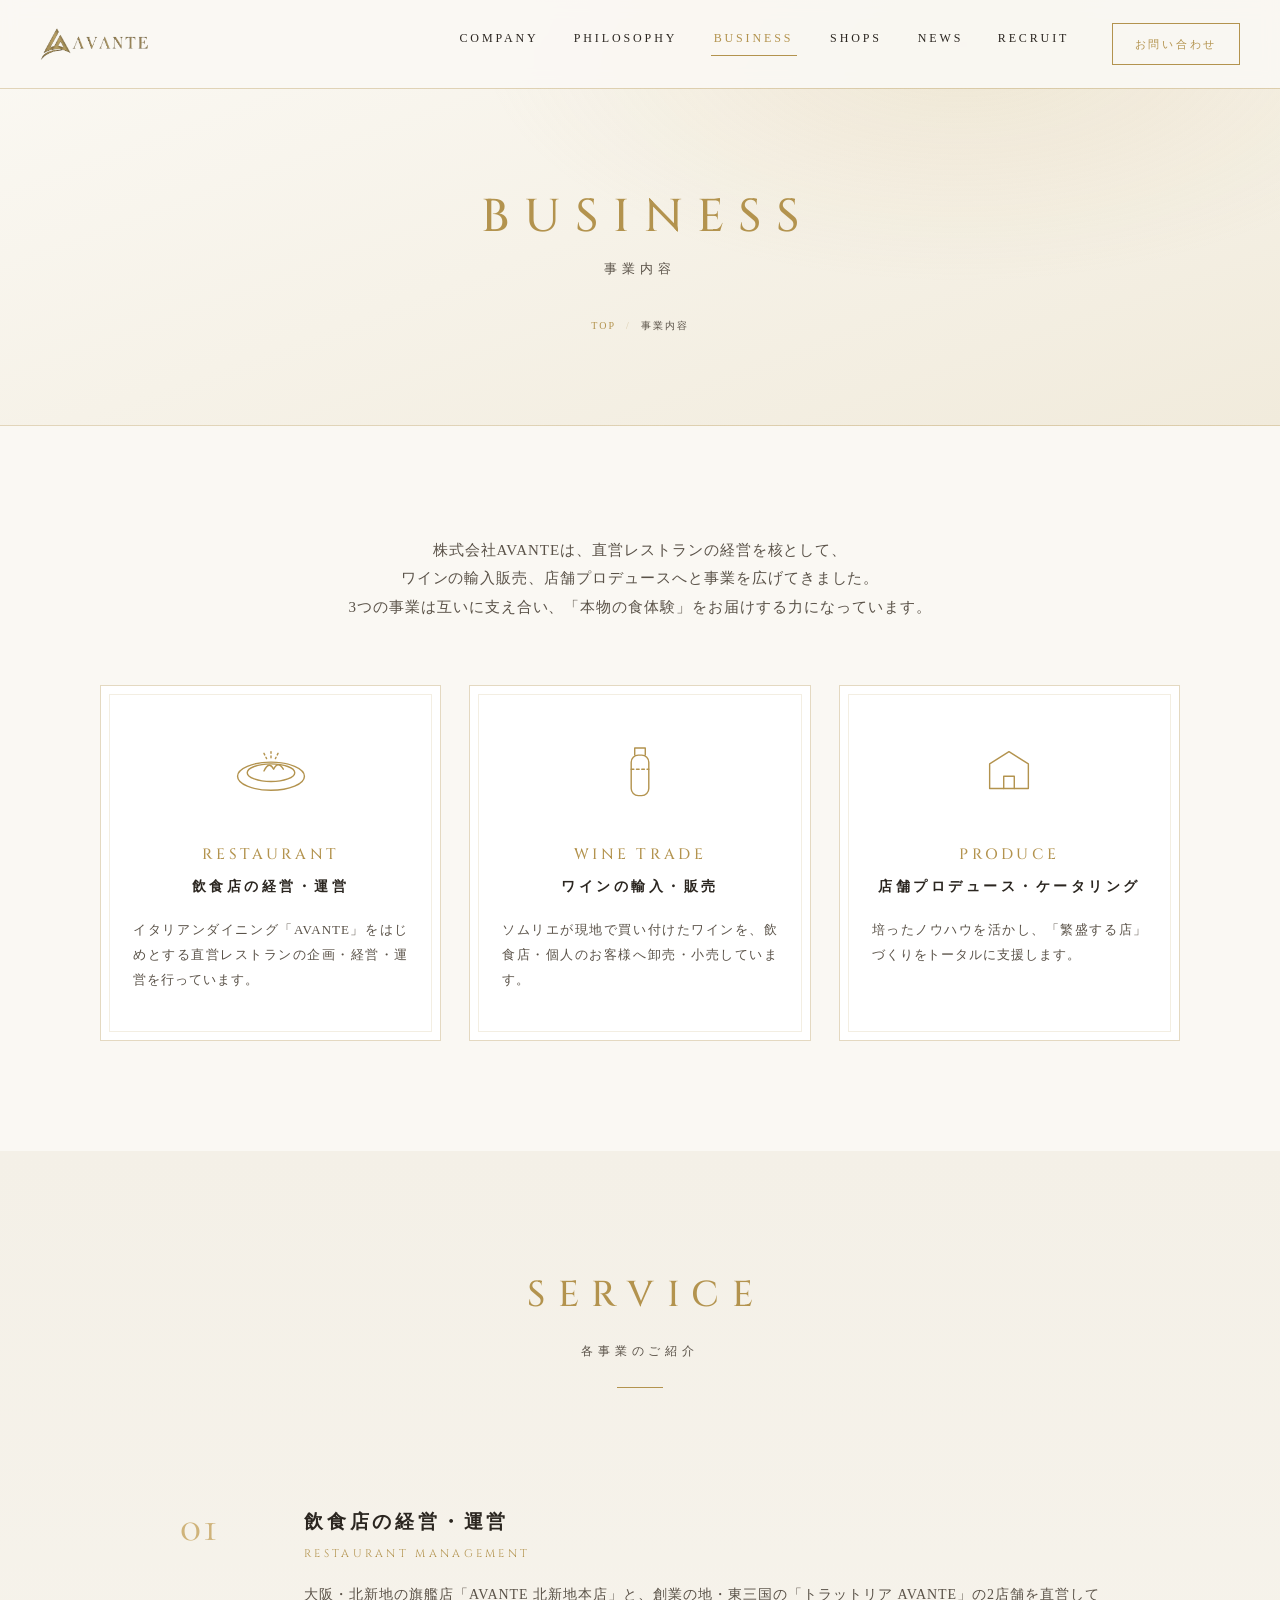
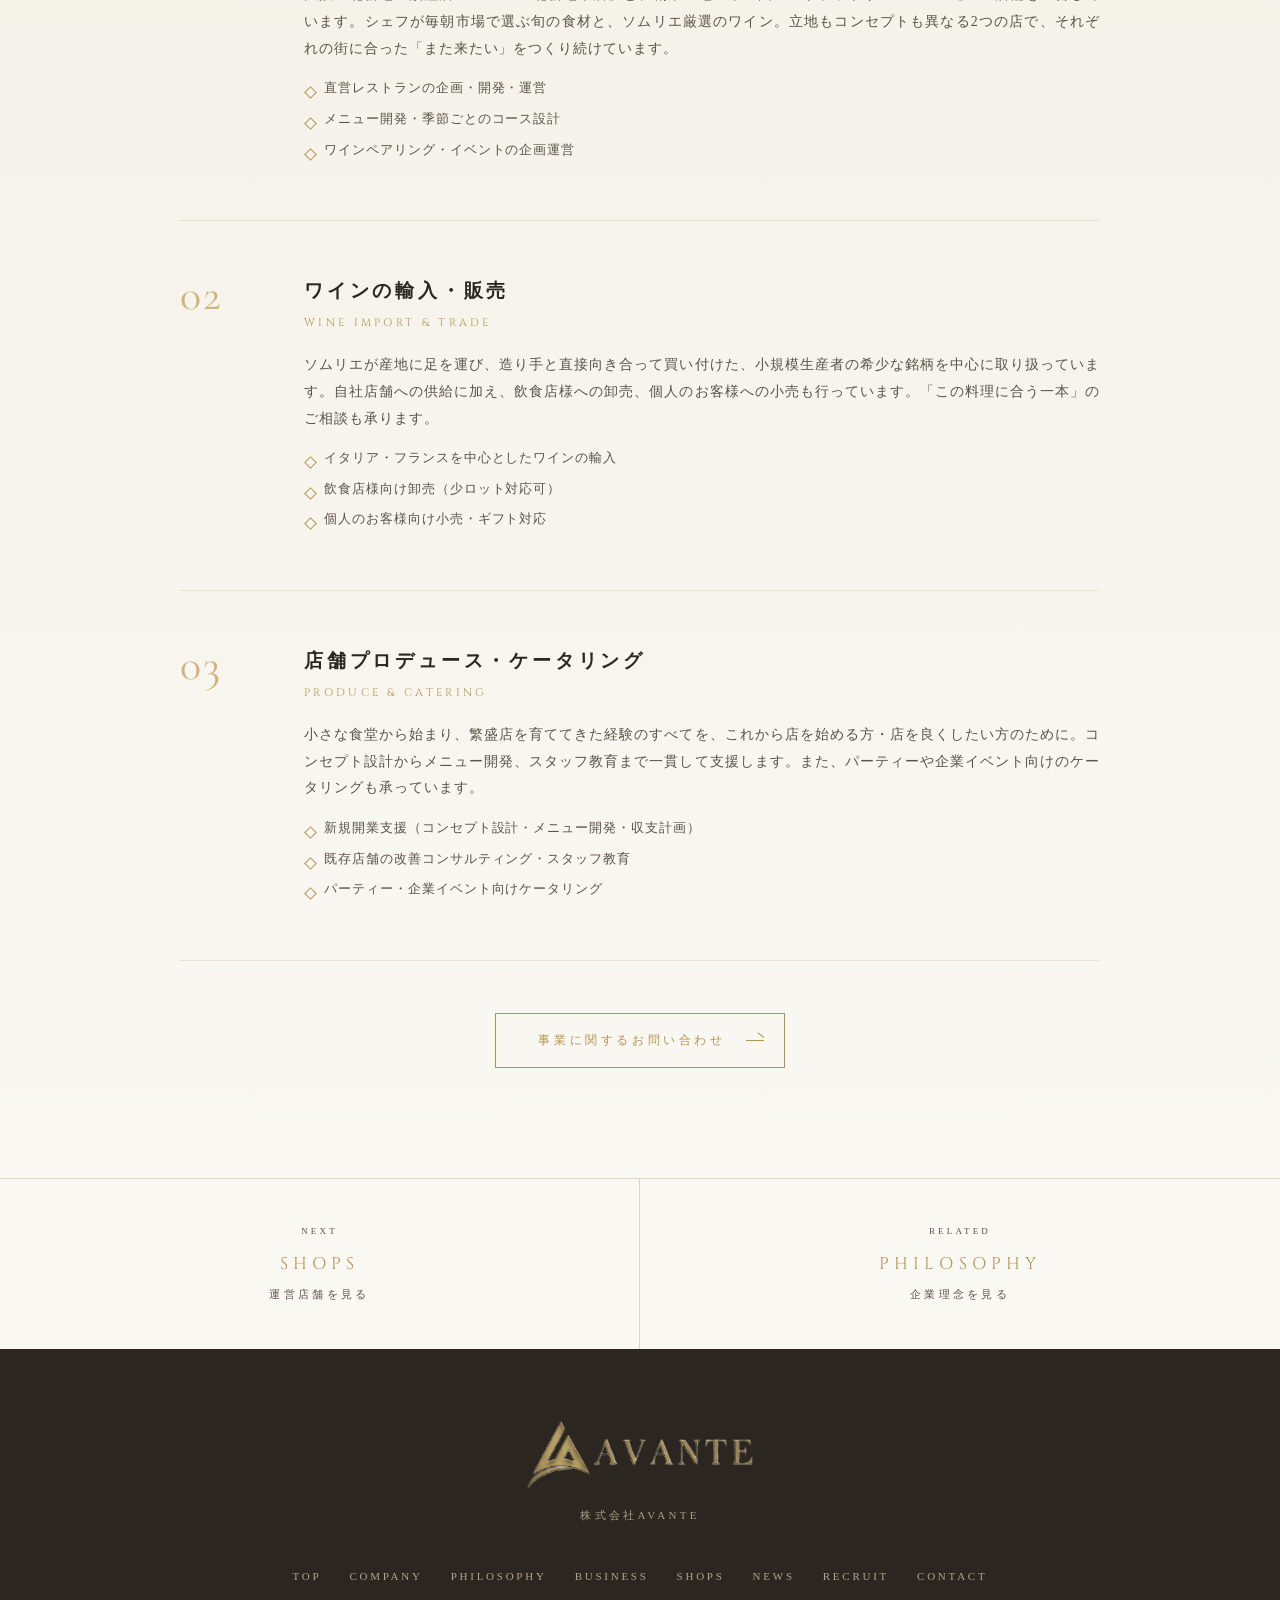
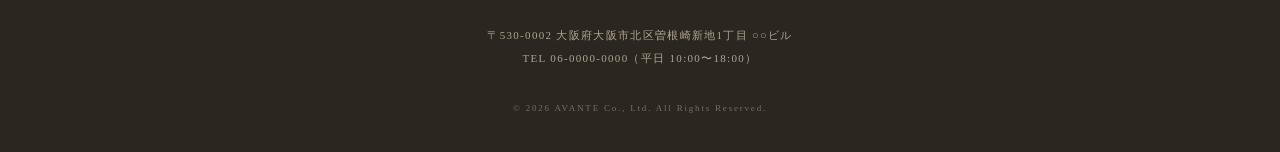
==== business.html @ b9feabb0 "Add files via upload" ====
<!DOCTYPE html>
<html lang="ja">
<head>
<meta charset="UTF-8">
<meta name="viewport" content="width=device-width, initial-scale=1.0">
<title>事業内容｜株式会社AVANTE</title>
<meta name="description" content="株式会社AVANTEの事業内容。飲食店の経営・運営、ワインの輸入・販売、店舗プロデュース・ケータリング事業をご紹介します。">
<link rel="preconnect" href="https://fonts.googleapis.com">
<link rel="preconnect" href="https://fonts.gstatic.com" crossorigin>
<link href="https://fonts.googleapis.com/css2?family=Cinzel:wght@400;500;600&family=Cormorant+Garamond:ital,wght@0,400;0,500;1,400&family=Jost:wght@300;400;500&family=Zen+Old+Mincho:wght@400;500;600&display=swap" rel="stylesheet">
<link rel="icon" type="image/png" href="img/logo-mark.png">
<link rel="stylesheet" href="css/style.css">
</head>
<body class="subpage" data-page="business.html">

<header class="site-header" id="header">
  <a href="index.html" class="brand" aria-label="株式会社AVANTE トップへ">
    <img src="img/logo.png" alt="AVANTE" class="brand-img">
  </a>
  <nav class="pc" aria-label="メインナビゲーション"><ul><li><a href="company.html">COMPANY</a></li><li><a href="philosophy.html">PHILOSOPHY</a></li><li><a href="business.html" aria-current="page">BUSINESS</a></li><li><a href="shops.html">SHOPS</a></li><li><a href="news.html">NEWS</a></li><li><a href="recruit.html">RECRUIT</a></li></ul></nav>
  <a href="contact.html" class="contact-btn">お問い合わせ</a>
  <button id="burger" aria-label="メニューを開く" aria-expanded="false"><span></span><span></span><span></span></button>
</header>

<div id="mobile-menu">
  <ul><li><a href="index.html">TOP<span class="jp">トップページ</span></a></li><li><a href="company.html">COMPANY<span class="jp">会社概要</span></a></li><li><a href="philosophy.html">PHILOSOPHY<span class="jp">企業理念</span></a></li><li><a href="business.html">BUSINESS<span class="jp">事業内容</span></a></li><li><a href="shops.html">SHOPS<span class="jp">運営店舗</span></a></li><li><a href="news.html">NEWS<span class="jp">新着情報</span></a></li><li><a href="recruit.html">RECRUIT<span class="jp">採用情報</span></a></li><li><a href="contact.html">CONTACT<span class="jp">お問い合わせ</span></a></li></ul>
</div>


<main>

<div class="page-head">
  <h1 class="p-en">BUSINESS</h1>
  <span class="p-jp">事業内容</span>
  <p class="breadcrumb"><a href="index.html">TOP</a><span class="sep">/</span>事業内容</p>
</div>

<!-- 事業概観 -->
<section>
  <div class="container">
    <p class="lead-center reveal" style="margin-bottom:64px">株式会社AVANTEは、直営レストランの経営を核として、<br>ワインの輸入販売、店舗プロデュースへと事業を広げてきました。<br>3つの事業は互いに支え合い、「本物の食体験」をお届けする力になっています。</p>
    <div class="biz-grid">
      <div class="biz-card reveal">
        <svg class="art" viewBox="0 0 100 80" aria-hidden="true">
          <ellipse cx="50" cy="48" rx="38" ry="16"/>
          <ellipse cx="50" cy="44" rx="27" ry="10"/>
          <path d="M42 42 q6 -12 11 -2 q5 -10 11 0"/>
          <path d="M50 20 v8" stroke-dasharray="2 3"/><path d="M42 22 l3 6" stroke-dasharray="2 3"/><path d="M58 22 l-3 6" stroke-dasharray="2 3"/>
        </svg>
        <h3>RESTAURANT</h3>
        <span class="jp-label">飲食店の経営・運営</span>
        <p>イタリアンダイニング「AVANTE」をはじめとする直営レストランの企画・経営・運営を行っています。</p>
      </div>
      <div class="biz-card reveal">
        <svg class="art" viewBox="0 0 100 80" aria-hidden="true">
          <rect x="40" y="24" width="20" height="46" rx="8"/><path d="M44 24 v-8 h12 v8"/>
          <path d="M40 40 h20" stroke-dasharray="3 3"/>
        </svg>
        <h3>WINE TRADE</h3>
        <span class="jp-label">ワインの輸入・販売</span>
        <p>ソムリエが現地で買い付けたワインを、飲食店・個人のお客様へ卸売・小売しています。</p>
      </div>
      <div class="biz-card reveal">
        <svg class="art" viewBox="0 0 100 80" aria-hidden="true">
          <path d="M28 62 V34 l22 -14 22 14 v28 Z"/>
          <path d="M44 62 v-14 h12 v14"/>
        </svg>
        <h3>PRODUCE</h3>
        <span class="jp-label">店舗プロデュース・ケータリング</span>
        <p>培ったノウハウを活かし、「繁盛する店」づくりをトータルに支援します。</p>
      </div>
    </div>
  </div>
</section>

<!-- 事業詳細 -->
<section style="background:linear-gradient(180deg,var(--paper),var(--ivory))">
  <div class="container">
    <div class="sec-head reveal">
      <h2 class="sec-en">SERVICE</h2>
      <span class="sec-jp">各事業のご紹介</span>
    </div>

    <div class="biz-detail reveal" id="restaurant">
      <div class="num">01</div>
      <div>
        <h3>飲食店の経営・運営</h3>
        <span class="en">RESTAURANT MANAGEMENT</span>
        <p>大阪・北新地の旗艦店「AVANTE 北新地本店」と、創業の地・東三国の「トラットリア AVANTE」の2店舗を直営しています。シェフが毎朝市場で選ぶ旬の食材と、ソムリエ厳選のワイン。立地もコンセプトも異なる2つの店で、それぞれの街に合った「また来たい」をつくり続けています。</p>
        <ul>
          <li>直営レストランの企画・開発・運営</li>
          <li>メニュー開発・季節ごとのコース設計</li>
          <li>ワインペアリング・イベントの企画運営</li>
        </ul>
      </div>
    </div>

    <div class="biz-detail reveal" id="wine">
      <div class="num">02</div>
      <div>
        <h3>ワインの輸入・販売</h3>
        <span class="en">WINE IMPORT &amp; TRADE</span>
        <p>ソムリエが産地に足を運び、造り手と直接向き合って買い付けた、小規模生産者の希少な銘柄を中心に取り扱っています。自社店舗への供給に加え、飲食店様への卸売、個人のお客様への小売も行っています。「この料理に合う一本」のご相談も承ります。</p>
        <ul>
          <li>イタリア・フランスを中心としたワインの輸入</li>
          <li>飲食店様向け卸売（少ロット対応可）</li>
          <li>個人のお客様向け小売・ギフト対応</li>
        </ul>
      </div>
    </div>

    <div class="biz-detail reveal" id="produce">
      <div class="num">03</div>
      <div>
        <h3>店舗プロデュース・ケータリング</h3>
        <span class="en">PRODUCE &amp; CATERING</span>
        <p>小さな食堂から始まり、繁盛店を育ててきた経験のすべてを、これから店を始める方・店を良くしたい方のために。コンセプト設計からメニュー開発、スタッフ教育まで一貫して支援します。また、パーティーや企業イベント向けのケータリングも承っています。</p>
        <ul>
          <li>新規開業支援（コンセプト設計・メニュー開発・収支計画）</li>
          <li>既存店舗の改善コンサルティング・スタッフ教育</li>
          <li>パーティー・企業イベント向けケータリング</li>
        </ul>
      </div>
    </div>

    <div class="btn-center reveal">
      <a href="contact.html" class="btn-line">事業に関するお問い合わせ</a>
    </div>
  </div>
</section>

<!-- 次ページ誘導 -->
<nav class="next-nav" aria-label="関連ページ">
  <a href="shops.html">
    <span class="dir">NEXT</span>
    <span class="en">SHOPS</span>
    <span class="jp">運営店舗を見る</span>
  </a>
  <a href="philosophy.html">
    <span class="dir">RELATED</span>
    <span class="en">PHILOSOPHY</span>
    <span class="jp">企業理念を見る</span>
  </a>
</nav>

</main>

<footer class="site-footer">
  <img src="img/logo.png" alt="AVANTE" class="f-logo">
  <p class="f-sub">株式会社AVANTE</p>
  <nav aria-label="フッターナビゲーション"><ul><li><a href="index.html">TOP</a></li><li><a href="company.html">COMPANY</a></li><li><a href="philosophy.html">PHILOSOPHY</a></li><li><a href="business.html">BUSINESS</a></li><li><a href="shops.html">SHOPS</a></li><li><a href="news.html">NEWS</a></li><li><a href="recruit.html">RECRUIT</a></li><li><a href="contact.html">CONTACT</a></li></ul></nav>
  <p class="addr">〒530-0002 大阪府大阪市北区曽根崎新地1丁目 ○○ビル<br>TEL 06-0000-0000（平日 10:00〜18:00）</p>
  <p class="copy">&copy; 2026 AVANTE Co., Ltd. All Rights Reserved.</p>
</footer>


<script src="js/common.js"></script>
</body>
</html>
---- css/style.css ----
@charset "UTF-8";
/* =========================================================
   株式会社AVANTE コーポレートサイト 共通スタイル
========================================================= */
:root{
  --gold:#b3934e;
  --gold-light:#cfb37a;
  --gold-pale:#e8dcc0;
  --ivory:#faf8f3;
  --paper:#f4f0e7;
  --ink:#2b2620;
  --ink-soft:#5a5248;
  --wine:#5f2732;
  --line:rgba(179,147,78,.35);
  --serif-en:'Cinzel',serif;
  --serif-en2:'Cormorant Garamond',serif;
}
*{margin:0;padding:0;box-sizing:border-box}
html{scroll-behavior:smooth}
body{
  font-family:var(--serif-jp);
  color:var(--ink);
  background:var(--ivory);
  line-height:1.9;
  letter-spacing:.06em;
  overflow-x:hidden;
}
img{max-width:100%;display:block}
a{color:inherit;text-decoration:none}
ul{list-style:none}

/* ---------- Loading（トップのみ） ---------- */
#loader{
  position:fixed;inset:0;z-index:1000;
  background:var(--ivory);
  display:flex;align-items:center;justify-content:center;flex-direction:column;gap:24px;
  transition:opacity .9s ease,visibility .9s;
}
#loader.hide{opacity:0;visibility:hidden}
#loader .logo-img{
  width:min(300px,64vw);height:auto;
  opacity:0;transform:scale(.96);
  animation:logofade 1.8s ease .1s forwards;
}
@keyframes logofade{
  0%{opacity:0;transform:scale(.96)}
  60%{opacity:1}
  100%{opacity:1;transform:scale(1)}
}

/* ---------- Loading（ページ内遷移用の短縮版） ---------- */
#loader.nav-transition{transition:opacity .25s ease,visibility .25s}
#loader.nav-transition .logo-img{animation:logofade-short .5s ease forwards}
@keyframes logofade-short{
  0%{opacity:0;transform:scale(.98)}
  100%{opacity:1;transform:scale(1)}
}
@keyframes fadeup{from{opacity:0;transform:translateY(8px)}to{opacity:1;transform:none}}

/* ---------- Header ---------- */
header.site-header{
  position:fixed;top:0;left:0;right:0;z-index:500;
  display:flex;align-items:center;justify-content:space-between;
  padding:0 40px;height:88px;
  transition:background .4s,box-shadow .4s;
}
header.site-header.scrolled,
body.subpage header.site-header{
  background:rgba(250,248,243,.92);
  backdrop-filter:blur(8px);
  box-shadow:0 1px 0 var(--line);
}
.brand{display:flex;align-items:center}
.brand-img{height:34px;width:auto}
nav.pc{margin-left:auto;margin-right:40px}
nav.pc ul{display:flex;gap:30px}
nav.pc a{
  font-family:var(--sans);font-size:12px;letter-spacing:.24em;font-weight:400;
  color:var(--ink);position:relative;padding:6px 0;
  outline:none;
  display:inline-block;text-align:center;overflow:hidden;
}
/* Webフォント（Jost）読み込み前後で文字幅が変化しても表示サイズを完全固定する。
   min-widthだと計測誤差（サブピクセル）で指定値をわずかに超えて幅がぶれるため、
   width固定＋overflow:hiddenではみ出た分を切り、幅そのものを揺らがせない */
nav.pc li:nth-child(1) a{width:83px}
nav.pc li:nth-child(2) a{width:110px}
nav.pc li:nth-child(3) a{width:86px}
nav.pc li:nth-child(4) a{width:59px}
nav.pc li:nth-child(5) a{width:50px}
nav.pc li:nth-child(6) a{width:76px}
nav.pc a::after{
  content:"";position:absolute;left:0;bottom:0;height:1px;width:0;
  background:var(--gold);transition:width .35s ease;
}
nav.pc a:hover::after,
nav.pc a[aria-current="page"]::after{width:100%}
nav.pc a[aria-current="page"]{color:var(--gold)}
/* ページ遷移直後のcurrent切り替え時は下線アニメを無効化し、瞬時に切り替える */
nav.pc.no-anim a::after{transition:none}
.contact-btn{
  font-family:var(--sans);font-size:11px;letter-spacing:.25em;
  border:1px solid var(--gold);color:var(--gold);
  padding:10px 22px;transition:.35s;
}
.contact-btn:hover{background:var(--gold);color:#fff}

/* Hamburger */
#burger{display:none;background:none;border:none;cursor:pointer;z-index:600;width:44px;height:44px;position:relative}
#burger span{
  position:absolute;left:10px;width:24px;height:1.5px;background:var(--gold);
  transition:.4s;
}
#burger span:nth-child(1){top:16px}
#burger span:nth-child(2){top:22px}
#burger span:nth-child(3){top:28px}
#burger.open span:nth-child(1){top:22px;transform:rotate(45deg)}
#burger.open span:nth-child(2){opacity:0}
#burger.open span:nth-child(3){top:22px;transform:rotate(-45deg)}
#mobile-menu{
  position:fixed;inset:0;z-index:550;background:rgba(43,38,32,.97);
  display:flex;align-items:center;justify-content:center;
  opacity:0;visibility:hidden;transition:.5s;
}
#mobile-menu.open{opacity:1;visibility:visible}
#mobile-menu ul{text-align:center}
#mobile-menu a{
  display:block;padding:14px;color:var(--gold-pale);
  font-family:var(--sans);letter-spacing:.35em;font-size:14px;
}
#mobile-menu .jp{display:block;font-family:var(--serif-jp);font-size:10px;letter-spacing:.3em;color:rgba(232,220,192,.6);margin-top:2px}

/* ---------- 下層ページ共通ヘッダー ---------- */
.page-head{
  position:relative;
  padding:190px 24px 90px;text-align:center;
  background:
    radial-gradient(ellipse 800px 400px at 75% 10%,rgba(207,179,122,.18),transparent 60%),
    linear-gradient(160deg,#fbf9f4 0%,#f1ebdc 100%);
  border-bottom:1px solid var(--line);
}
.page-head .p-en{
  font-family:var(--serif-en);font-size:clamp(30px,5vw,46px);
  letter-spacing:.32em;text-indent:.32em;color:var(--gold);font-weight:500;line-height:1.2;
}
.page-head .p-jp{
  display:block;margin-top:12px;font-size:13px;letter-spacing:.4em;color:var(--ink-soft);
}
.breadcrumb{
  margin-top:34px;font-family:var(--sans);font-size:10px;letter-spacing:.2em;color:var(--ink-soft);
}
.breadcrumb a{color:var(--gold);transition:opacity .3s}
.breadcrumb a:hover{opacity:.6}
.breadcrumb .sep{margin:0 10px;color:var(--line)}

/* ---------- 共通セクション ---------- */
section{padding:110px 24px}
.container{max-width:1080px;margin:0 auto}
.container-s{max-width:780px;margin:0 auto}
.sec-head{text-align:center;margin-bottom:64px}
.sec-en{
  font-family:var(--serif-en);font-size:clamp(24px,4vw,36px);
  letter-spacing:.35em;text-indent:.35em;color:var(--gold);font-weight:500;
}
.sec-jp{display:block;margin-top:10px;font-size:12px;letter-spacing:.4em;color:var(--ink-soft)}
.sec-head::after{
  content:"";display:block;width:46px;height:1px;background:var(--gold);
  margin:24px auto 0;
}
.reveal{opacity:0;transform:translateY(30px);transition:opacity 1s ease,transform 1s ease}
.reveal.show{opacity:1;transform:none}
.lead-center{text-align:center;font-size:15px;color:var(--ink-soft);max-width:640px;margin:0 auto}

/* ボタン */
.btn-line{
  display:inline-block;position:relative;
  font-family:var(--sans);font-size:12px;letter-spacing:.3em;color:var(--gold);
  border:1px solid var(--gold);padding:15px 58px 15px 42px;transition:.35s;
}
.btn-line::after{
  content:"";position:absolute;right:20px;top:50%;width:18px;height:1px;background:var(--gold);
  transition:.35s;
}
.btn-line::before{
  content:"";position:absolute;right:20px;top:calc(50% - 3px);width:8px;height:1px;background:var(--gold);
  transform:rotate(38deg);transform-origin:right;transition:.35s;
}
.btn-line:hover{background:var(--gold);color:#fff}
.btn-line:hover::after,.btn-line:hover::before{background:#fff}
.btn-center{text-align:center;margin-top:52px}

/* ---------- Hero（トップ） ---------- */
.hero{
  position:relative;min-height:100vh;
  display:flex;align-items:center;justify-content:center;
  background:
    radial-gradient(ellipse 900px 500px at 70% 20%,rgba(207,179,122,.16),transparent 60%),
    radial-gradient(ellipse 700px 600px at 15% 85%,rgba(95,39,50,.08),transparent 65%),
    linear-gradient(160deg,#fbf9f4 0%,#f3eee1 55%,#ece4cf 100%);
  overflow:hidden;padding:0;
}
.hero::before{
  content:"";position:absolute;inset:0;opacity:.5;pointer-events:none;
  background-image:repeating-linear-gradient(115deg,rgba(179,147,78,.03) 0 1px,transparent 1px 90px);
}
.hero-inner{position:relative;text-align:center;padding:120px 24px 80px;z-index:2}
.hero-logo{margin:0 auto;line-height:0}
.hero-logo img{
  width:min(560px,82vw);height:auto;margin:0 auto;
  opacity:0;transform:translateY(14px) scale(.97);
  transition:opacity 1.4s ease .5s,transform 1.4s ease .5s;
  filter:drop-shadow(0 6px 22px rgba(179,147,78,.25));
}
body.loaded .hero-logo img{opacity:1;transform:none}
.hero-sub{
  font-family:var(--sans);font-weight:300;
  font-size:clamp(10px,1.4vw,13px);letter-spacing:.7em;text-indent:.7em;
  color:var(--ink-soft);margin-top:14px;
  opacity:0;transform:translateY(10px);transition:1.2s ease 1.3s;
}
.hero-copy{
  margin-top:48px;
  font-size:clamp(18px,2.6vw,26px);letter-spacing:.24em;line-height:2.3;
  color:var(--ink);opacity:0;transform:translateY(10px);transition:1.2s ease 1.7s;
}
.hero-copy small{
  display:block;margin-top:18px;font-size:clamp(12px,1.4vw,14px);
  letter-spacing:.18em;color:var(--ink-soft);
}
body.loaded .hero-sub,body.loaded .hero-copy{opacity:1;transform:none}
.hero-vertical{
  position:absolute;right:6vw;top:50%;transform:translateY(-50%);
  writing-mode:vertical-rl;font-size:13px;letter-spacing:.5em;color:var(--ink-soft);
  border-right:1px solid var(--line);padding-right:16px;
  opacity:0;transition:1.4s ease 2s;z-index:2;
}
body.loaded .hero-vertical{opacity:1}
.scroll-cue{
  position:absolute;bottom:0;left:50%;transform:translateX(-50%);
  font-family:var(--sans);font-size:9px;letter-spacing:.4em;color:var(--gold);
  padding-bottom:70px;z-index:2;
}
.scroll-cue::after{
  content:"";position:absolute;bottom:0;left:50%;width:1px;height:56px;
  background:linear-gradient(var(--gold),transparent);
  animation:cue 2.2s ease-in-out infinite;transform-origin:top;
}
@keyframes cue{0%{transform:scaleY(0)}45%{transform:scaleY(1)}100%{transform:scaleY(1);opacity:0}}

/* ---------- トップ：ダイジェスト ---------- */
.digest-about{background:var(--ivory)}
.digest-about .phrase{
  text-align:center;font-size:clamp(20px,3vw,28px);letter-spacing:.3em;margin-bottom:34px;
}
.digest-cards{display:grid;grid-template-columns:repeat(3,1fr);gap:26px}
.d-card{
  position:relative;background:#fff;border:1px solid var(--line);
  padding:46px 30px 40px;text-align:center;display:block;
  transition:box-shadow .4s,transform .4s;
}
.d-card::before{content:"";position:absolute;inset:8px;border:1px solid rgba(179,147,78,.16);pointer-events:none}
.d-card:hover{box-shadow:0 18px 44px rgba(43,38,32,.09);transform:translateY(-4px)}
.d-card .art{width:78px;margin:0 auto 22px}
.d-card .art *{stroke:var(--gold);fill:none;stroke-width:1.6;stroke-linecap:round;stroke-linejoin:round}
.d-card h3{font-family:var(--serif-en);font-size:15px;letter-spacing:.22em;color:var(--gold);font-weight:500}
.d-card .jp-label{display:block;font-size:13px;letter-spacing:.25em;font-weight:600;margin:4px 0 14px}
.d-card p{font-size:12.5px;color:var(--ink-soft);text-align:justify}
.d-card .more{
  display:inline-block;margin-top:20px;font-family:var(--sans);font-size:10px;
  letter-spacing:.3em;color:var(--gold);border-bottom:1px solid var(--gold);padding-bottom:3px;
}
.digest-biz{background:linear-gradient(180deg,var(--paper),var(--ivory))}

/* トップ：店舗バナー */
.digest-shops{background:var(--ivory)}
.shop-banners{display:grid;grid-template-columns:1fr 1fr;gap:26px}
.shop-banner{
  position:relative;min-height:280px;overflow:hidden;
  display:flex;align-items:center;justify-content:center;flex-direction:column;gap:14px;
  text-align:center;
}
.shop-banner .s-mark{width:74px;height:auto;transition:transform .6s ease}
.shop-banner:hover .s-mark{transform:scale(1.1)}
.shop-banner .s-name{font-family:var(--serif-en);letter-spacing:.3em;font-size:18px}
.shop-banner .s-tag{font-family:var(--sans);font-size:9px;letter-spacing:.45em}
.shop-banner .s-area{font-size:11px;letter-spacing:.3em;margin-top:6px;padding-top:12px;border-top:1px solid rgba(255,255,255,.25)}
.sv-dark{background:linear-gradient(150deg,#332d25,#241f19)}
.sv-dark .s-name{color:var(--gold-light)}
.sv-dark .s-tag,.sv-dark .s-area{color:rgba(207,179,122,.75)}
.sv-gold{background:linear-gradient(150deg,#c1a15e,#a98c47)}
.sv-gold .s-mark{filter:brightness(0) invert(1);opacity:.95}
.sv-gold .s-name{color:#fdfaf2}
.sv-gold .s-tag,.sv-gold .s-area{color:rgba(253,250,242,.85)}

/* トップ：NEWSダイジェスト */
.digest-news{background:var(--paper)}

/* トップ：リクルート/コンタクト バナー */
.cta-band{
  display:grid;grid-template-columns:1fr 1fr;
}
.cta-band a{
  position:relative;padding:86px 30px;text-align:center;overflow:hidden;
  transition:.4s;
}
.cta-band .en{font-family:var(--serif-en);letter-spacing:.35em;font-size:22px;font-weight:500;display:block}
.cta-band .jp{display:block;font-size:12px;letter-spacing:.35em;margin-top:10px}
.cta-recruit{background:var(--ink)}
.cta-recruit .en{color:var(--gold-light)}
.cta-recruit .jp{color:rgba(232,220,192,.7)}
.cta-recruit:hover{background:#3a332a}
.cta-contact{background:var(--gold)}
.cta-contact .en{color:#fff}
.cta-contact .jp{color:rgba(255,255,255,.85)}
.cta-contact:hover{background:#a3833f}

/* ---------- Philosophy ---------- */
.phi-grid{
  display:grid;grid-template-columns:auto 1fr;gap:70px;align-items:center;max-width:920px;margin:0 auto;
}
.phi-vertical{
  writing-mode:vertical-rl;font-size:clamp(20px,2.6vw,26px);letter-spacing:.42em;
  line-height:2.6;color:var(--ink);height:360px;
  border-left:1px solid var(--line);padding-left:34px;
}
.phi-text p{margin-bottom:1.6em;font-size:15px;color:var(--ink-soft);text-align:justify}
.phi-text strong{color:var(--gold);font-weight:500}
.phi-values{display:grid;grid-template-columns:repeat(3,1fr);gap:24px;max-width:920px;margin:0 auto}
.value-card{
  border:1px solid var(--line);background:#fff;padding:36px 26px;text-align:center;
  transition:box-shadow .4s,transform .4s;
}
.value-card:hover{box-shadow:0 14px 34px rgba(43,38,32,.08);transform:translateY(-3px)}
.value-card .v-num{
  font-family:var(--serif-en2);font-size:13px;letter-spacing:.3em;color:var(--gold);
  display:block;margin-bottom:14px;
}
.value-card h3{font-size:17px;letter-spacing:.25em;font-weight:600;margin-bottom:12px}
.value-card p{font-size:13px;color:var(--ink-soft);text-align:justify}
.message-box{
  max-width:960px;margin:0 auto;background:#fff;border:1px solid var(--line);
  padding:60px 54px;position:relative;
  display:flex;gap:48px;align-items:flex-start;
}
.message-box::before{
  content:"“";position:absolute;top:6px;left:26px;
  font-family:var(--serif-en2);font-size:90px;color:rgba(179,147,78,.25);line-height:1;
}
.message-text{flex:1;min-width:0}
.message-box p{font-size:14.5px;color:var(--ink-soft);margin-bottom:1.5em;text-align:justify}
.message-box .sign{
  text-align:right;font-size:14px;letter-spacing:.2em;margin-top:34px;
}
.message-box .sign small{display:block;font-size:11px;color:var(--ink-soft);letter-spacing:.25em}
.message-photo{width:300px;flex-shrink:0}
.photo-placeholder{
  display:block;width:100%;aspect-ratio:200/260;border-radius:2px;
  overflow:hidden;border:1px solid var(--line);
}
.photo-placeholder svg{display:block;width:100%;height:100%}
.photo-placeholder img{display:block;width:100%;height:100%;object-fit:cover}

/* ---------- Business ---------- */
.biz-grid{display:grid;grid-template-columns:repeat(3,1fr);gap:28px}
.biz-card{
  background:#fff;border:1px solid var(--line);padding:48px 32px;text-align:center;position:relative;
  transition:box-shadow .4s,transform .4s;
}
.biz-card::before{content:"";position:absolute;inset:8px;border:1px solid rgba(179,147,78,.16);pointer-events:none}
.biz-card:hover{box-shadow:0 18px 44px rgba(43,38,32,.09);transform:translateY(-4px)}
.biz-card .art{width:88px;margin:0 auto 26px}
.biz-card .art *{stroke:var(--gold);fill:none;stroke-width:1.6;stroke-linecap:round;stroke-linejoin:round}
.biz-card h3{font-family:var(--serif-en);font-size:15px;letter-spacing:.22em;color:var(--gold);margin-bottom:4px;font-weight:500}
.biz-card .jp-label{display:block;font-size:14px;letter-spacing:.25em;font-weight:600;margin-bottom:18px}
.biz-card p{font-size:13px;color:var(--ink-soft);text-align:justify}
.biz-detail{
  max-width:920px;margin:0 auto;display:grid;grid-template-columns:auto 1fr;gap:44px;
  padding:52px 0;border-bottom:1px dotted var(--line);align-items:start;
}
.biz-detail:last-of-type{border-bottom:none}
.biz-detail .num{
  font-family:var(--serif-en2);font-size:44px;color:var(--gold-light);line-height:1;width:80px;
  letter-spacing:.05em;
}
.biz-detail h3{font-size:19px;letter-spacing:.2em;font-weight:600;margin-bottom:4px}
.biz-detail .en{font-family:var(--serif-en);font-size:11px;letter-spacing:.3em;color:var(--gold);display:block;margin-bottom:18px}
.biz-detail p{font-size:14px;color:var(--ink-soft);text-align:justify;margin-bottom:14px}
.biz-detail ul{margin-top:6px}
.biz-detail li{
  position:relative;font-size:13px;color:var(--ink-soft);padding-left:20px;margin-bottom:6px;
}
.biz-detail li::before{
  content:"";position:absolute;left:2px;top:12px;width:7px;height:7px;
  border:1px solid var(--gold);transform:rotate(45deg);
}

/* ---------- Shops ---------- */
.shop-card{
  display:grid;grid-template-columns:1fr 1fr;border:1px solid var(--line);background:#fff;
  margin-bottom:44px;overflow:hidden;
}
.shop-visual{
  position:relative;min-height:340px;
  display:flex;align-items:center;justify-content:center;flex-direction:column;gap:18px;
}
.shop-visual .s-mark{width:100px;height:auto}
.shop-visual .s-name{font-family:var(--serif-en);letter-spacing:.35em;font-size:20px}
.shop-visual .s-tag{font-family:var(--sans);font-size:9px;letter-spacing:.45em}
.shop-body{padding:48px 44px}
.shop-body .s-kind{
  font-family:var(--sans);font-size:10px;letter-spacing:.35em;color:var(--gold);
  display:inline-block;border:1px solid var(--gold);padding:4px 14px;margin-bottom:18px;
}
.shop-body h3{font-size:20px;letter-spacing:.16em;font-weight:600;margin-bottom:4px}
.shop-body .s-en{font-family:var(--serif-en2);font-size:14px;letter-spacing:.15em;color:var(--gold);margin-bottom:20px;font-style:italic}
.shop-body p{font-size:14px;color:var(--ink-soft);margin-bottom:22px;text-align:justify}
.shop-info{font-size:12.5px;border-top:1px dotted var(--line);padding-top:18px}
.shop-info div{display:flex;gap:14px;padding:4px 0}
.shop-info dt{color:var(--gold);letter-spacing:.2em;white-space:nowrap;width:74px;font-size:11.5px}
.shop-info dd{color:var(--ink-soft)}
.shop-links{margin-top:22px;display:flex;gap:22px;flex-wrap:wrap}
.shop-links a{
  font-family:var(--sans);font-size:11px;letter-spacing:.22em;color:var(--gold);
  border-bottom:1px solid var(--gold);padding-bottom:3px;transition:opacity .3s;
  display:inline-flex;align-items:center;gap:8px;
}
.shop-links a:hover{opacity:.55}
.shop-card.flip .shop-visual{order:2}
.shop-card.flip .shop-body{order:1}

/* ---------- News ---------- */
.news-list{max-width:760px;margin:0 auto}
.news-item{
  display:grid;grid-template-columns:110px 88px 1fr;gap:20px;align-items:baseline;
  padding:24px 8px;border-bottom:1px solid var(--line);transition:background .3s;
}
.news-item:hover{background:rgba(179,147,78,.05)}
.news-item time{font-family:var(--serif-en2);font-size:14px;color:var(--ink-soft);letter-spacing:.08em}
.news-item .tag{
  font-family:var(--sans);font-size:9px;letter-spacing:.2em;text-align:center;
  border:1px solid var(--gold);color:var(--gold);padding:3px 0;
}
.news-item p{font-size:14px}

/* ---------- Company ---------- */
.info-table{width:100%;border-collapse:collapse;font-size:14px}
.info-table th,.info-table td{
  padding:15px 8px;border-bottom:1px solid var(--line);vertical-align:top;text-align:left;font-weight:400;
}
.info-table th{
  width:130px;font-weight:500;color:var(--gold);letter-spacing:.2em;font-size:12px;white-space:nowrap;
}
.dark-sec{background:var(--ink);color:var(--gold-pale)}
.dark-sec .sec-en{color:var(--gold-light)}
.dark-sec .sec-jp{color:rgba(232,220,192,.6)}
.dark-sec .info-table th{color:var(--gold-light)}
.dark-sec .info-table td{color:rgba(232,220,192,.9)}
.dark-sec .info-table th,.dark-sec .info-table td{border-bottom-color:rgba(179,147,78,.25)}
.history{max-width:680px;margin:0 auto}
.history ol{list-style:none;border-left:1px solid rgba(179,147,78,.5);margin-left:8px}
.history li{position:relative;padding:0 0 34px 34px}
.history li::before{
  content:"";position:absolute;left:-5px;top:10px;width:9px;height:9px;
  background:var(--ivory);border:1px solid var(--gold);transform:rotate(45deg);
}
.dark-sec .history li::before{background:var(--ink);border-color:var(--gold-light)}
.history time{
  font-family:var(--serif-en2);font-size:15px;letter-spacing:.15em;color:var(--gold);
  display:block;margin-bottom:2px;
}
.dark-sec .history time{color:var(--gold-light)}
.history p{font-size:13.5px;color:var(--ink-soft)}
.dark-sec .history p{color:rgba(232,220,192,.85)}
.map-wrap{border:1px solid var(--line);padding:8px;background:#fff;max-width:920px;margin:0 auto}
.map-wrap iframe{width:100%;height:380px;border:0;display:block;filter:grayscale(.35) sepia(.12)}
.map-note{text-align:center;font-size:12px;color:var(--ink-soft);margin-top:16px;letter-spacing:.15em}

/* ---------- Recruit ---------- */
.recruit-grid{display:grid;grid-template-columns:1fr 1fr;gap:56px;align-items:start;max-width:960px;margin:0 auto}
.recruit-lead h3{font-size:clamp(20px,2.6vw,26px);letter-spacing:.22em;line-height:2;font-weight:600;margin-bottom:26px}
.recruit-lead h3 span{color:var(--gold)}
.recruit-lead p{font-size:14px;color:var(--ink-soft);margin-bottom:1.4em;text-align:justify}
.recruit-box{background:var(--paper);border:1px solid var(--line);padding:44px 38px}
.recruit-box h4{
  font-family:var(--serif-en);font-size:14px;letter-spacing:.3em;color:var(--gold);
  font-weight:500;margin-bottom:18px;text-align:center;
}
.recruit-box dl{font-size:13px}
.recruit-box dt{color:var(--gold);letter-spacing:.2em;margin-top:16px;font-size:12px}
.recruit-box dt:first-child{margin-top:0}
.recruit-box dd{margin-left:0;color:var(--ink-soft)}
.recruit-box .apply{
  display:block;text-align:center;margin-top:30px;padding:15px;
  font-family:var(--sans);font-size:12px;letter-spacing:.3em;
  background:var(--gold);color:#fff;border:1px solid var(--gold);transition:.35s;
}
.recruit-box .apply:hover{background:transparent;color:var(--gold)}
.faq{max-width:760px;margin:0 auto}
.faq-item{border-bottom:1px solid var(--line)}
.faq-item summary{
  cursor:pointer;list-style:none;padding:22px 40px 22px 8px;position:relative;
  font-size:14.5px;letter-spacing:.1em;transition:color .3s;
}
.faq-item summary::-webkit-details-marker{display:none}
.faq-item summary::before{content:"Q.";color:var(--gold);font-family:var(--serif-en2);margin-right:14px;font-size:16px}
.faq-item summary::after{
  content:"";position:absolute;right:14px;top:50%;width:9px;height:9px;
  border-right:1px solid var(--gold);border-bottom:1px solid var(--gold);
  transform:translateY(-70%) rotate(45deg);transition:transform .3s;
}
.faq-item[open] summary::after{transform:translateY(-30%) rotate(225deg)}
.faq-item summary:hover{color:var(--gold)}
.faq-item .a{padding:0 8px 26px 42px;font-size:13.5px;color:var(--ink-soft)}

/* ---------- Contact ---------- */
.contact-wrap{max-width:640px;margin:0 auto}
.contact-lead{font-size:14px;color:var(--ink-soft);margin-bottom:36px;text-align:center}
.form-group{margin-bottom:22px}
.form-group label{
  display:block;font-family:var(--sans);font-size:11px;letter-spacing:.25em;
  color:var(--gold);margin-bottom:8px;
}
.form-group label .req{color:var(--wine);margin-left:6px;font-size:10px}
.form-group input,.form-group select,.form-group textarea{
  width:100%;padding:13px 14px;font-family:var(--serif-jp);font-size:14px;
  border:1px solid var(--line);background:#fff;color:var(--ink);
  transition:border-color .3s;letter-spacing:.05em;
}
.form-group input:focus,.form-group select:focus,.form-group textarea:focus{
  outline:none;border-color:var(--gold);
}
.form-group textarea{min-height:140px;resize:vertical}
.submit-btn{
  display:block;width:100%;padding:16px;cursor:pointer;
  font-family:var(--sans);font-size:13px;letter-spacing:.35em;
  background:var(--gold);color:#fff;border:1px solid var(--gold);transition:.35s;
}
.submit-btn:hover{background:transparent;color:var(--gold)}
#form-message{
  display:none;margin-top:18px;padding:16px;text-align:center;font-size:13px;
  border:1px solid var(--gold);color:var(--gold);letter-spacing:.15em;
}
.tel-line{margin-top:34px;text-align:center;border-top:1px dotted var(--line);padding-top:26px}
.tel-line .label{font-size:11px;letter-spacing:.3em;color:var(--gold)}
.tel-line .tel{font-family:var(--serif-en2);font-size:26px;letter-spacing:.1em;color:var(--ink)}
.tel-line .hours{font-size:11px;color:var(--ink-soft);letter-spacing:.15em}

/* ---------- 下層：次ページ誘導 ---------- */
.next-nav{
  display:grid;grid-template-columns:1fr 1fr;border-top:1px solid var(--line);
}
.next-nav a{
  padding:44px 30px;text-align:center;transition:background .35s;
  border-right:1px solid var(--line);
}
.next-nav a:last-child{border-right:none}
.next-nav a:hover{background:rgba(179,147,78,.07)}
.next-nav .dir{font-family:var(--sans);font-size:9px;letter-spacing:.35em;color:var(--ink-soft);display:block}
.next-nav .en{font-family:var(--serif-en);font-size:17px;letter-spacing:.3em;color:var(--gold);display:block;margin-top:8px}
.next-nav .jp{font-size:11px;letter-spacing:.3em;color:var(--ink-soft);display:block;margin-top:4px}

/* ---------- Footer ---------- */
footer.site-footer{
  background:var(--ink);color:rgba(232,220,192,.7);
  padding:70px 24px 34px;text-align:center;
}
footer.site-footer .f-logo{width:min(230px,60vw);height:auto;margin:0 auto 14px}
footer.site-footer .f-sub{font-size:11px;letter-spacing:.3em;margin-top:8px;color:rgba(232,220,192,.65)}
footer.site-footer nav ul{display:flex;flex-wrap:wrap;justify-content:center;gap:8px 28px;margin:34px 0}
footer.site-footer nav a{font-family:var(--sans);font-size:11px;letter-spacing:.25em;transition:color .3s}
footer.site-footer nav a:hover{color:var(--gold-light)}
footer.site-footer .addr{font-size:11px;letter-spacing:.12em;line-height:2.1}
footer.site-footer .copy{margin-top:30px;font-family:var(--sans);font-size:9px;letter-spacing:.2em;color:rgba(232,220,192,.4)}

/* ---------- Responsive ---------- */
@media(max-width:900px){
  nav.pc,.contact-btn{display:none}
  #burger{display:block}
  section{padding:84px 20px}
  .page-head{padding:150px 20px 66px}
  .phi-grid{grid-template-columns:1fr;gap:44px;justify-items:center}
  .phi-vertical{height:auto;writing-mode:horizontal-tb;border-left:none;padding-left:0;
    border-top:1px solid var(--line);padding-top:24px;text-align:center;line-height:2.2;font-size:19px}
  .phi-values,.biz-grid,.digest-cards{grid-template-columns:1fr;gap:20px;max-width:520px;margin-left:auto;margin-right:auto}
  .shop-card,.recruit-grid,.shop-banners{grid-template-columns:1fr}
  .shop-card.flip .shop-visual{order:0}
  .shop-card.flip .shop-body{order:1}
  .shop-visual{min-height:240px}
  .shop-body{padding:36px 26px}
  .hero-vertical{display:none}
  .news-item{grid-template-columns:92px 76px 1fr;gap:10px}
  header.site-header{padding:0 18px}
  .biz-detail{grid-template-columns:1fr;gap:14px;padding:40px 0}
  .biz-detail .num{width:auto;font-size:34px}
  .message-box{padding:48px 28px;flex-direction:column-reverse;gap:28px}
  .message-photo{width:220px;margin:0 auto}
  .cta-band{grid-template-columns:1fr}
  .cta-band a{padding:56px 24px}
  .next-nav{grid-template-columns:1fr}
  .next-nav a{border-right:none;border-bottom:1px solid var(--line)}
  .next-nav a:last-child{border-bottom:none}
}
@media(max-width:520px){
  .news-item{grid-template-columns:1fr;gap:4px;padding:18px 4px}
  .news-item .tag{width:90px}
  .shop-links{flex-direction:column;gap:14px}
}
@media(prefers-reduced-motion:reduce){
  *,*::before,*::after{animation:none!important;transition:none!important}
  .reveal{opacity:1;transform:none}
  .hero-logo img,.hero-sub,.hero-copy,.hero-vertical{opacity:1;transform:none}
  #loader .logo-img{opacity:1;transform:none}
  #loader.nav-transition{transition:none}
}
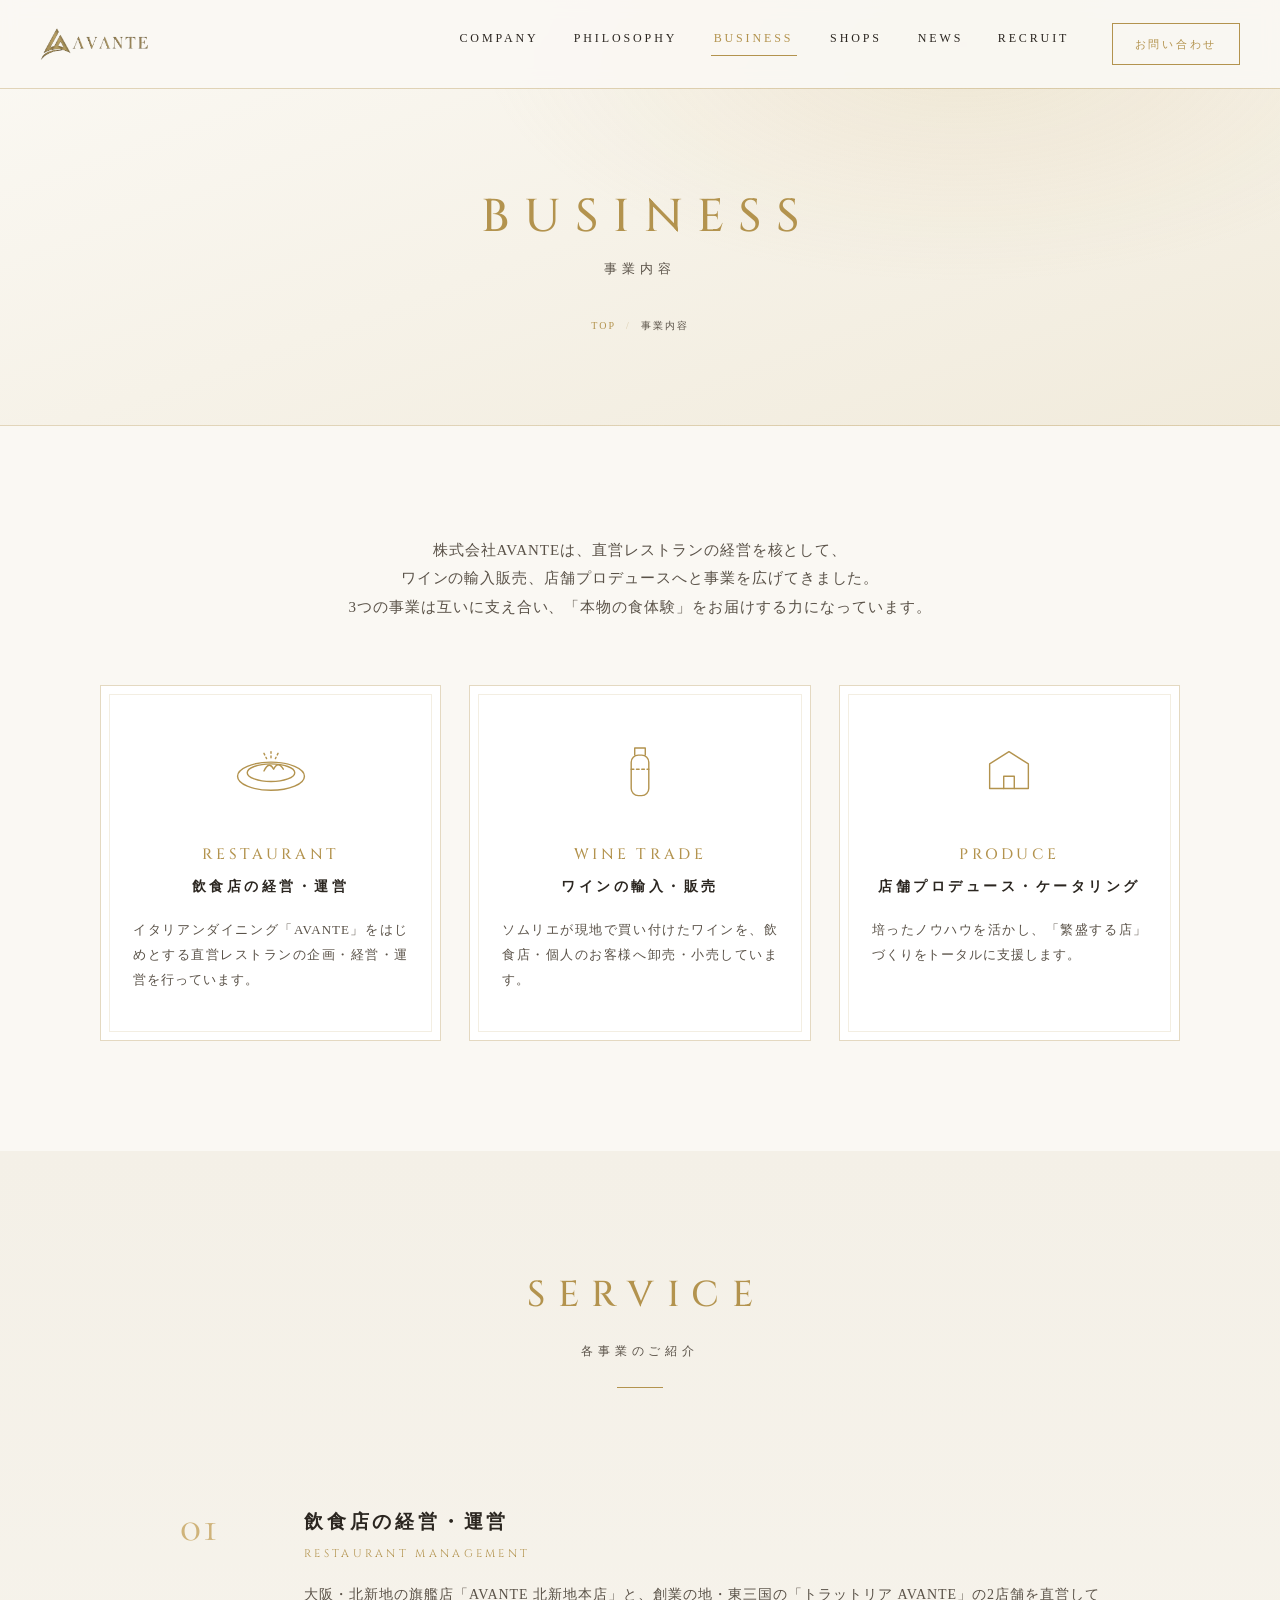
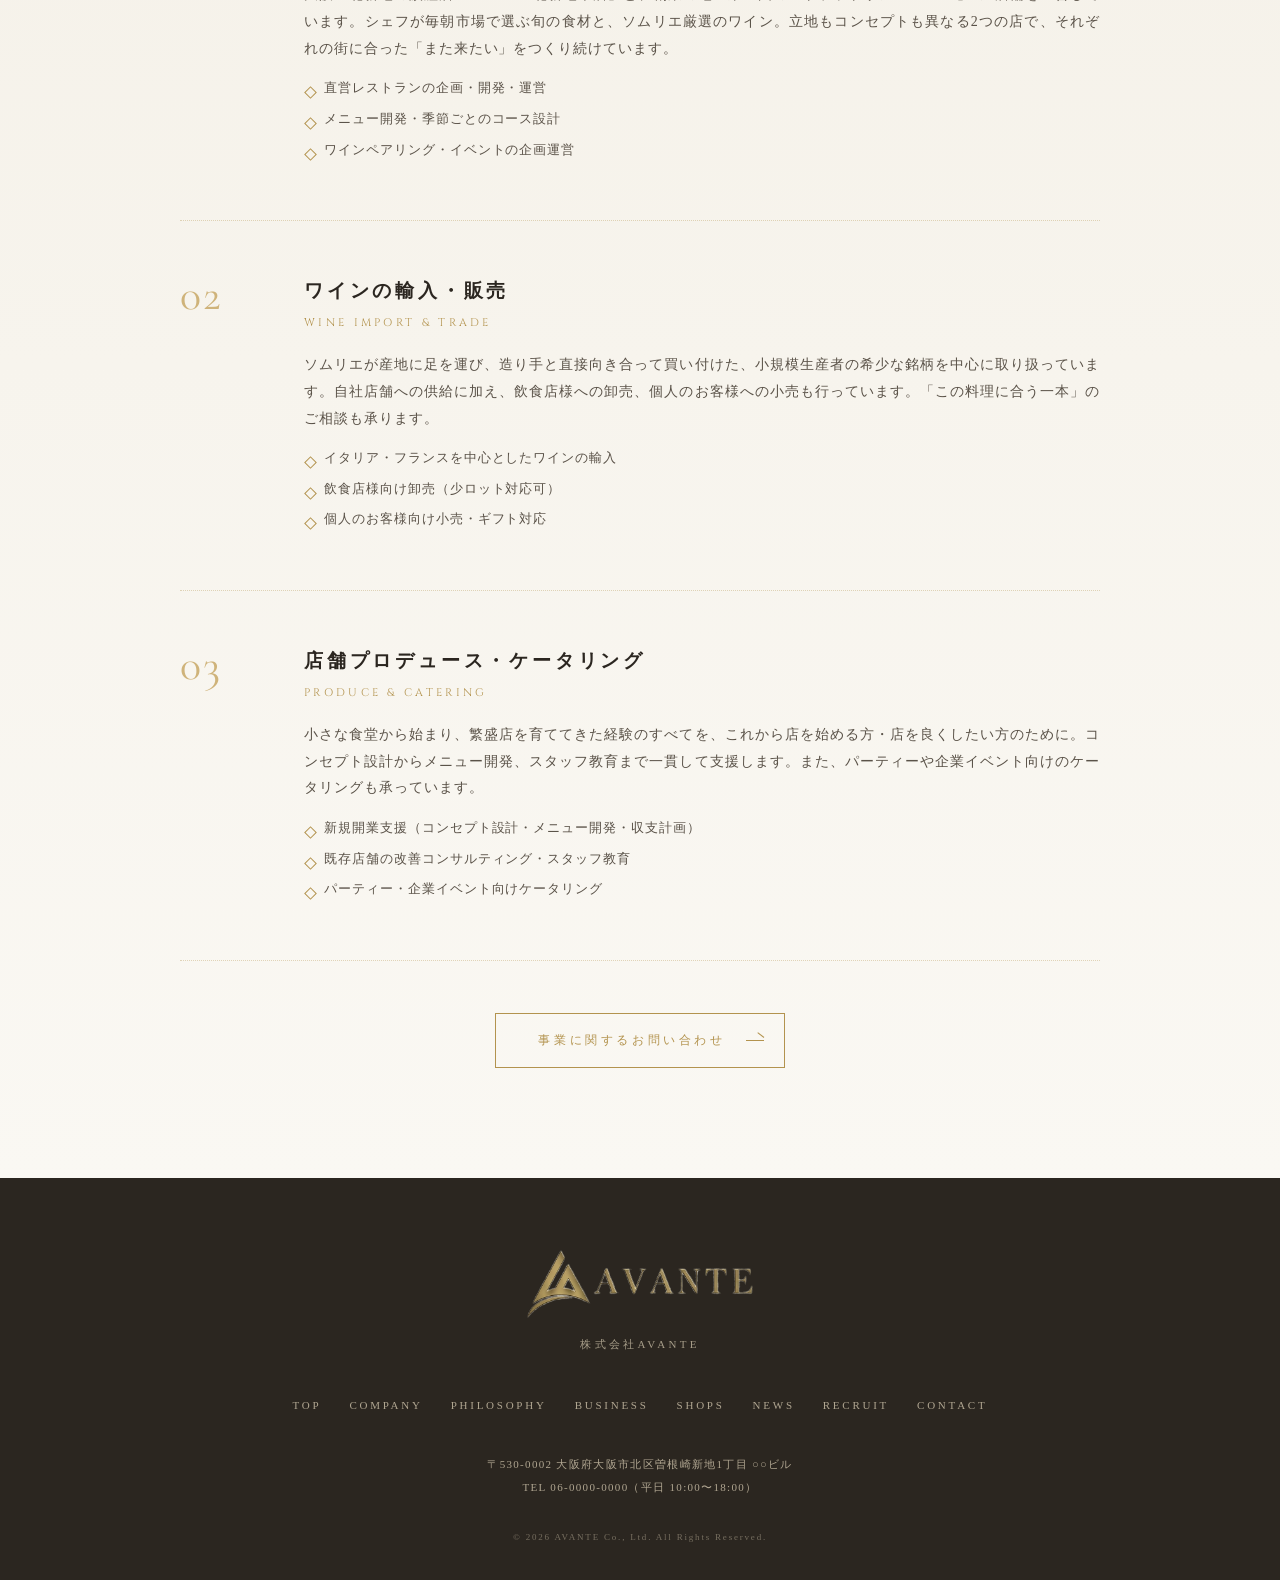
==== commit bd24f434: "Add files via upload" ====
--- a/business.html
+++ b/business.html
@@ -129,20 +129,6 @@
   </div>
 </section>
 
-<!-- 次ページ誘導 -->
-<nav class="next-nav" aria-label="関連ページ">
-  <a href="shops.html">
-    <span class="dir">NEXT</span>
-    <span class="en">SHOPS</span>
-    <span class="jp">運営店舗を見る</span>
-  </a>
-  <a href="philosophy.html">
-    <span class="dir">RELATED</span>
-    <span class="en">PHILOSOPHY</span>
-    <span class="jp">企業理念を見る</span>
-  </a>
-</nav>
-
 </main>
 
 <footer class="site-footer">
--- a/css/style.css
+++ b/css/style.css
@@ -544,20 +544,6 @@
 .tel-line .label{font-size:11px;letter-spacing:.3em;color:var(--gold)}
 .tel-line .tel{font-family:var(--serif-en2);font-size:26px;letter-spacing:.1em;color:var(--ink)}
 .tel-line .hours{font-size:11px;color:var(--ink-soft);letter-spacing:.15em}
-
-/* ---------- 下層：次ページ誘導 ---------- */
-.next-nav{
-  display:grid;grid-template-columns:1fr 1fr;border-top:1px solid var(--line);
-}
-.next-nav a{
-  padding:44px 30px;text-align:center;transition:background .35s;
-  border-right:1px solid var(--line);
-}
-.next-nav a:last-child{border-right:none}
-.next-nav a:hover{background:rgba(179,147,78,.07)}
-.next-nav .dir{font-family:var(--sans);font-size:9px;letter-spacing:.35em;color:var(--ink-soft);display:block}
-.next-nav .en{font-family:var(--serif-en);font-size:17px;letter-spacing:.3em;color:var(--gold);display:block;margin-top:8px}
-.next-nav .jp{font-size:11px;letter-spacing:.3em;color:var(--ink-soft);display:block;margin-top:4px}
 
 /* ---------- Footer ---------- */
 footer.site-footer{
@@ -596,9 +582,6 @@
   .message-photo{width:220px;margin:0 auto}
   .cta-band{grid-template-columns:1fr}
   .cta-band a{padding:56px 24px}
-  .next-nav{grid-template-columns:1fr}
-  .next-nav a{border-right:none;border-bottom:1px solid var(--line)}
-  .next-nav a:last-child{border-bottom:none}
 }
 @media(max-width:520px){
   .news-item{grid-template-columns:1fr;gap:4px;padding:18px 4px}
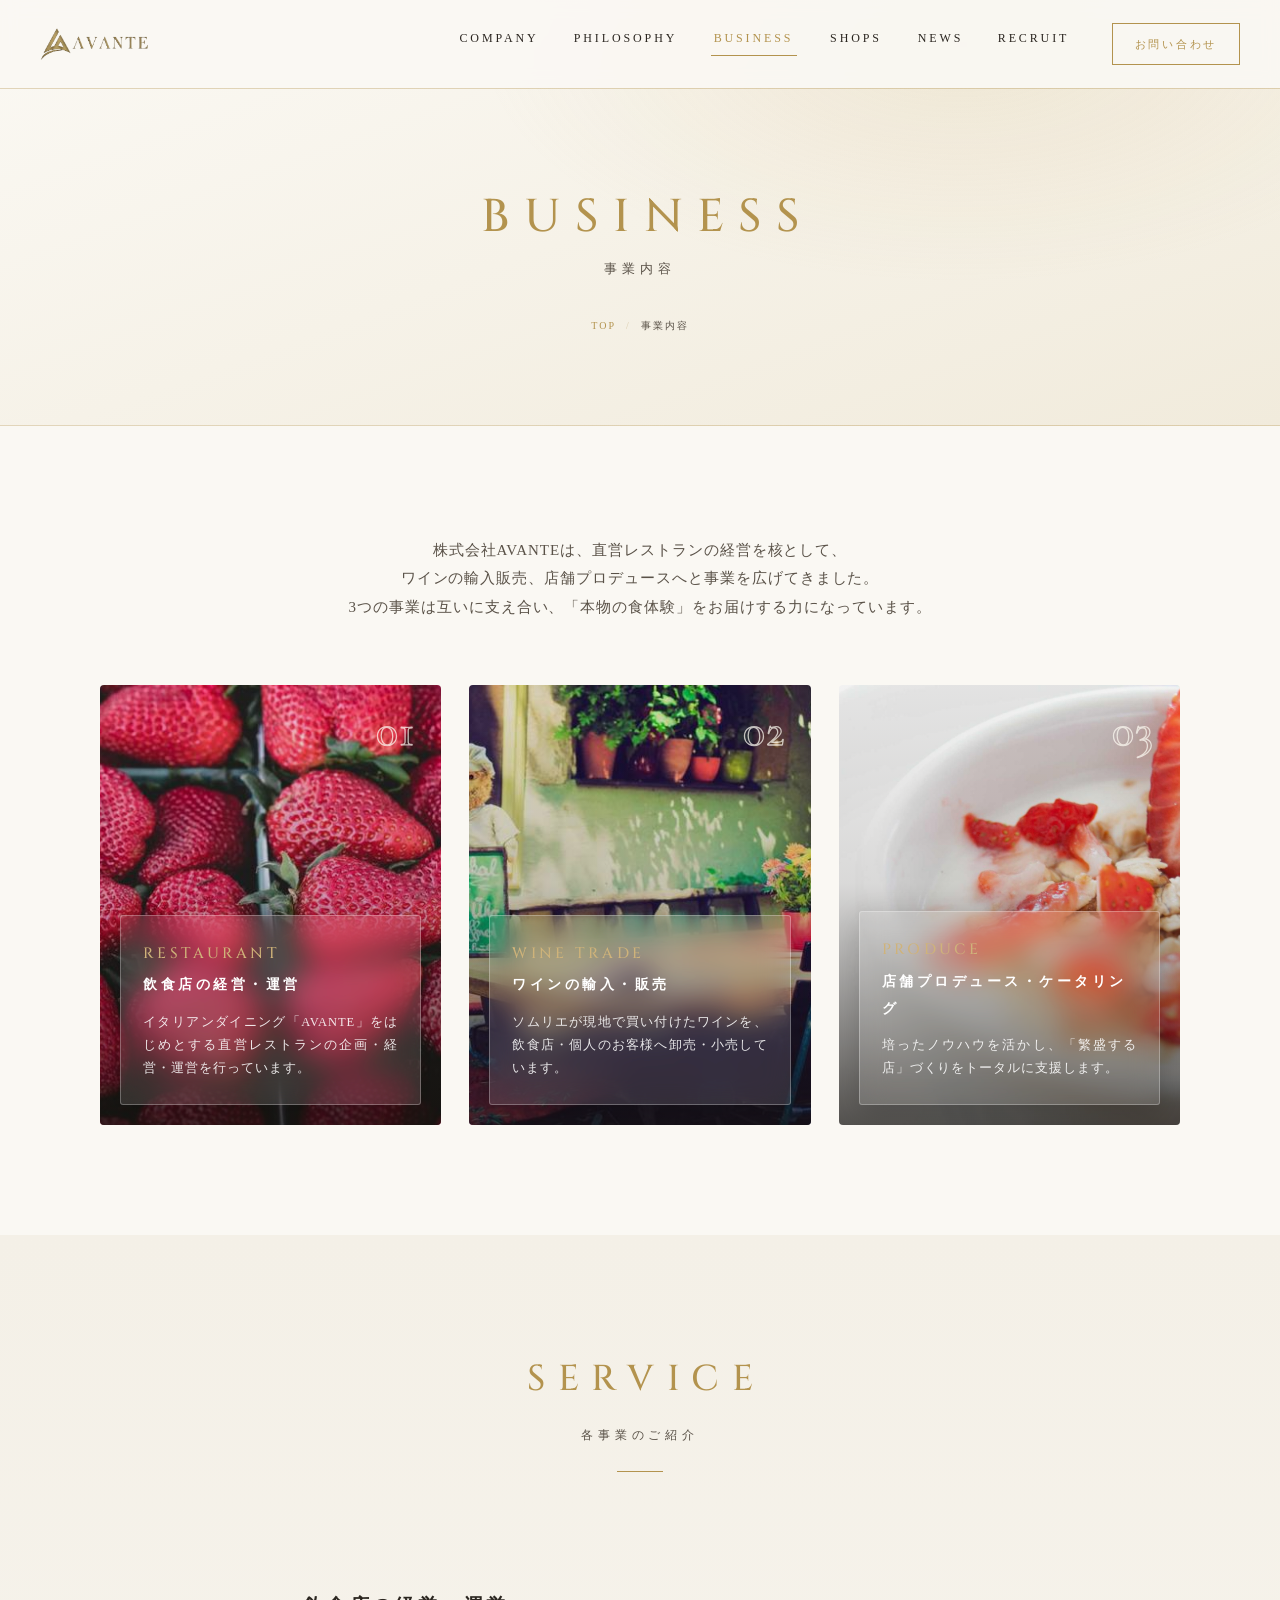
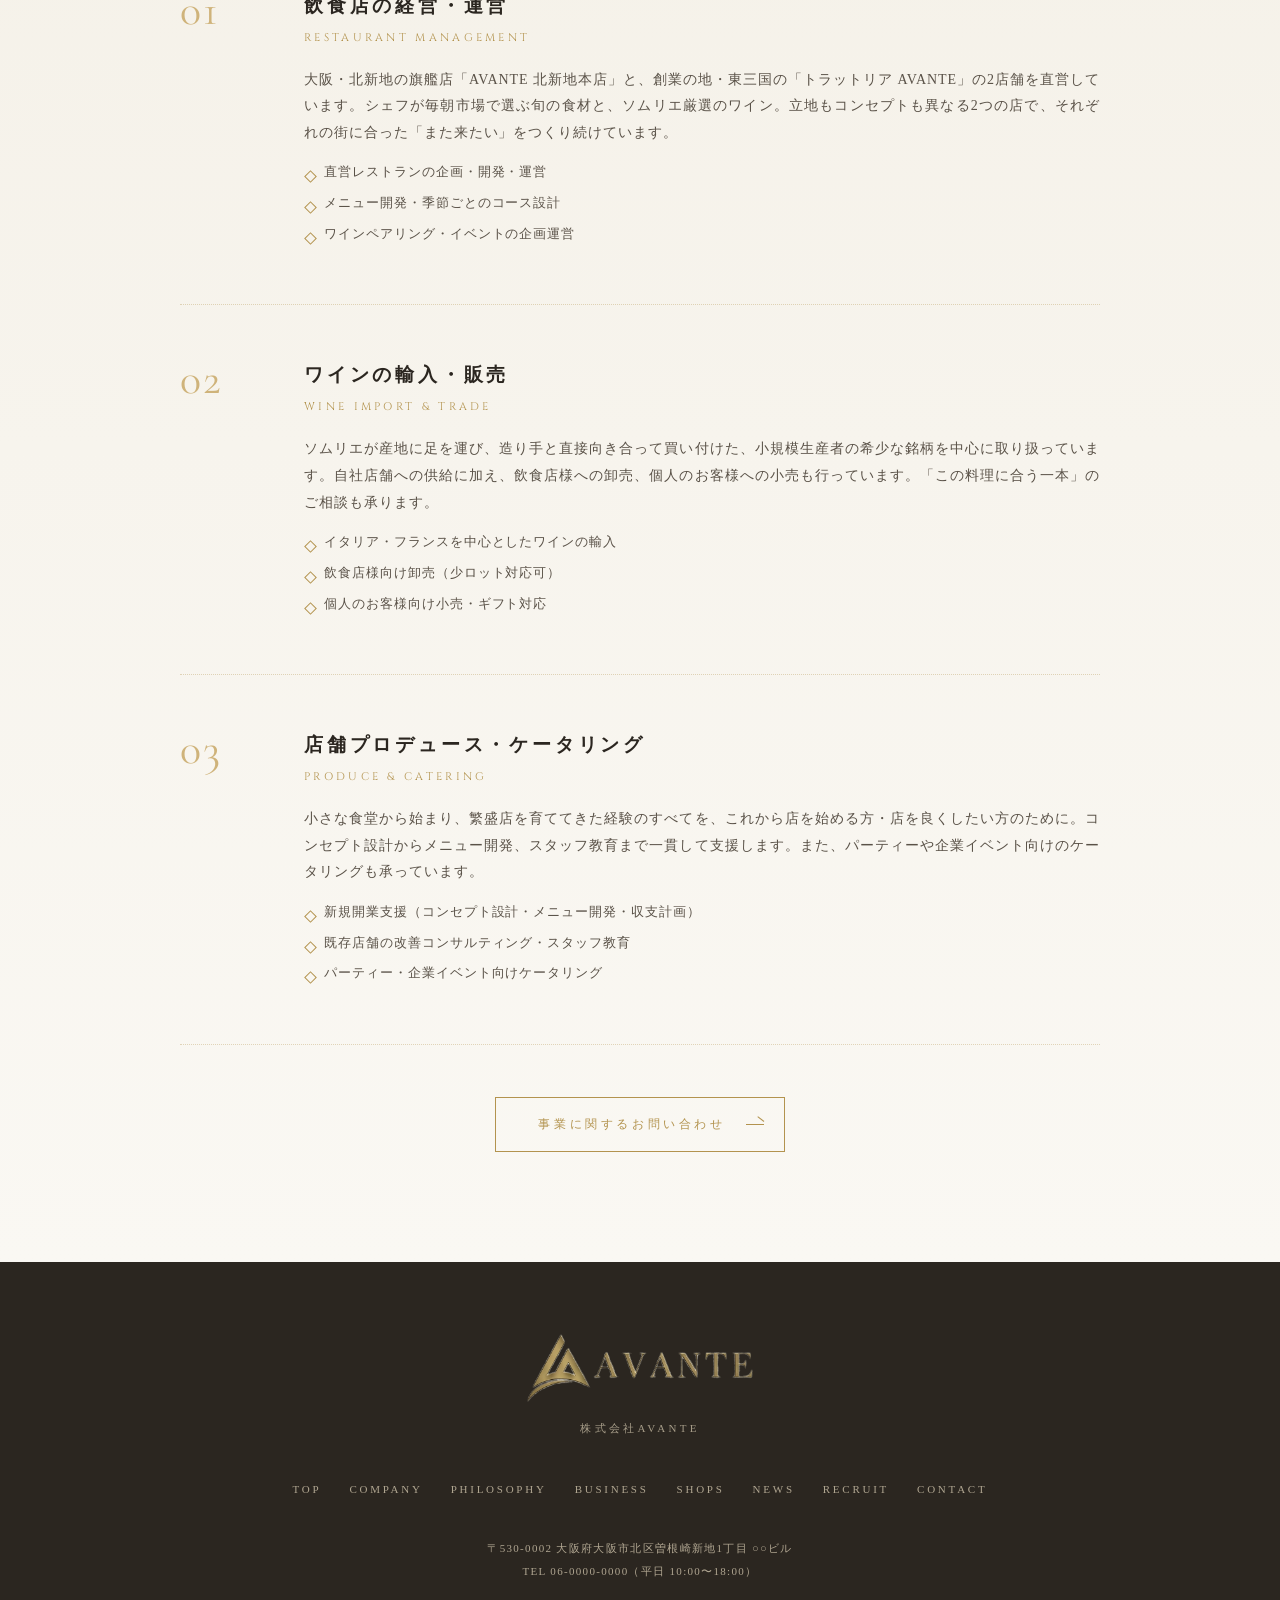
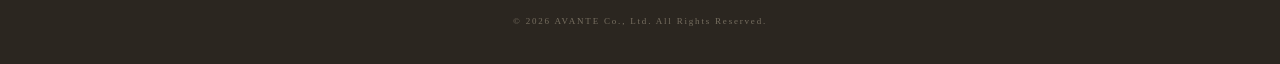
==== commit a873d9d2: "Add files via upload" ====
--- a/business.html
+++ b/business.html
@@ -41,33 +41,31 @@
     <p class="lead-center reveal" style="margin-bottom:64px">株式会社AVANTEは、直営レストランの経営を核として、<br>ワインの輸入販売、店舗プロデュースへと事業を広げてきました。<br>3つの事業は互いに支え合い、「本物の食体験」をお届けする力になっています。</p>
     <div class="biz-grid">
       <div class="biz-card reveal">
-        <svg class="art" viewBox="0 0 100 80" aria-hidden="true">
-          <ellipse cx="50" cy="48" rx="38" ry="16"/>
-          <ellipse cx="50" cy="44" rx="27" ry="10"/>
-          <path d="M42 42 q6 -12 11 -2 q5 -10 11 0"/>
-          <path d="M50 20 v8" stroke-dasharray="2 3"/><path d="M42 22 l3 6" stroke-dasharray="2 3"/><path d="M58 22 l-3 6" stroke-dasharray="2 3"/>
-        </svg>
-        <h3>RESTAURANT</h3>
-        <span class="jp-label">飲食店の経営・運営</span>
-        <p>イタリアンダイニング「AVANTE」をはじめとする直営レストランの企画・経営・運営を行っています。</p>
+        <img class="bg" src="img/biz-1.jpg" alt="">
+        <span class="num">01</span>
+        <div class="glass">
+          <h3>RESTAURANT</h3>
+          <span class="jp-label">飲食店の経営・運営</span>
+          <p>イタリアンダイニング「AVANTE」をはじめとする直営レストランの企画・経営・運営を行っています。</p>
+        </div>
       </div>
       <div class="biz-card reveal">
-        <svg class="art" viewBox="0 0 100 80" aria-hidden="true">
-          <rect x="40" y="24" width="20" height="46" rx="8"/><path d="M44 24 v-8 h12 v8"/>
-          <path d="M40 40 h20" stroke-dasharray="3 3"/>
-        </svg>
-        <h3>WINE TRADE</h3>
-        <span class="jp-label">ワインの輸入・販売</span>
-        <p>ソムリエが現地で買い付けたワインを、飲食店・個人のお客様へ卸売・小売しています。</p>
+        <img class="bg" src="img/biz-2.jpg" alt="">
+        <span class="num">02</span>
+        <div class="glass">
+          <h3>WINE TRADE</h3>
+          <span class="jp-label">ワインの輸入・販売</span>
+          <p>ソムリエが現地で買い付けたワインを、飲食店・個人のお客様へ卸売・小売しています。</p>
+        </div>
       </div>
       <div class="biz-card reveal">
-        <svg class="art" viewBox="0 0 100 80" aria-hidden="true">
-          <path d="M28 62 V34 l22 -14 22 14 v28 Z"/>
-          <path d="M44 62 v-14 h12 v14"/>
-        </svg>
-        <h3>PRODUCE</h3>
-        <span class="jp-label">店舗プロデュース・ケータリング</span>
-        <p>培ったノウハウを活かし、「繁盛する店」づくりをトータルに支援します。</p>
+        <img class="bg" src="img/biz-3.jpg" alt="">
+        <span class="num">03</span>
+        <div class="glass">
+          <h3>PRODUCE</h3>
+          <span class="jp-label">店舗プロデュース・ケータリング</span>
+          <p>培ったノウハウを活かし、「繁盛する店」づくりをトータルに支援します。</p>
+        </div>
       </div>
     </div>
   </div>
--- a/css/style.css
+++ b/css/style.css
@@ -139,6 +139,12 @@
     linear-gradient(160deg,#fbf9f4 0%,#f1ebdc 100%);
   border-bottom:1px solid var(--line);
 }
+body[data-page="company.html"] .page-head{
+  background:
+    radial-gradient(ellipse 800px 400px at 75% 10%,rgba(207,179,122,.14),transparent 60%),
+    linear-gradient(160deg,rgba(251,249,244,.93) 0%,rgba(241,235,220,.93) 100%),
+    url("../img/company-office.jpg") center 70%/cover no-repeat;
+}
 .page-head .p-en{
   font-family:var(--serif-en);font-size:clamp(30px,5vw,46px);
   letter-spacing:.32em;text-indent:.32em;color:var(--gold);font-weight:500;line-height:1.2;
@@ -196,7 +202,8 @@
   background:
     radial-gradient(ellipse 900px 500px at 70% 20%,rgba(207,179,122,.16),transparent 60%),
     radial-gradient(ellipse 700px 600px at 15% 85%,rgba(95,39,50,.08),transparent 65%),
-    linear-gradient(160deg,#fbf9f4 0%,#f3eee1 55%,#ece4cf 100%);
+    linear-gradient(160deg,rgba(251,249,244,.94) 0%,rgba(243,238,225,.94) 55%,rgba(236,228,207,.94) 100%),
+    url("../img/hero-bg.jpg") center/cover no-repeat;
   overflow:hidden;padding:0;
 }
 .hero::before{
@@ -228,13 +235,6 @@
   letter-spacing:.18em;color:var(--ink-soft);
 }
 body.loaded .hero-sub,body.loaded .hero-copy{opacity:1;transform:none}
-.hero-vertical{
-  position:absolute;right:6vw;top:50%;transform:translateY(-50%);
-  writing-mode:vertical-rl;font-size:13px;letter-spacing:.5em;color:var(--ink-soft);
-  border-right:1px solid var(--line);padding-right:16px;
-  opacity:0;transition:1.4s ease 2s;z-index:2;
-}
-body.loaded .hero-vertical{opacity:1}
 .scroll-cue{
   position:absolute;bottom:0;left:50%;transform:translateX(-50%);
   font-family:var(--sans);font-size:9px;letter-spacing:.4em;color:var(--gold);
@@ -255,13 +255,16 @@
 .digest-cards{display:grid;grid-template-columns:repeat(3,1fr);gap:26px}
 .d-card{
   position:relative;background:#fff;border:1px solid var(--line);
-  padding:46px 30px 40px;text-align:center;display:block;
+  text-align:center;display:block;overflow:hidden;
   transition:box-shadow .4s,transform .4s;
 }
-.d-card::before{content:"";position:absolute;inset:8px;border:1px solid rgba(179,147,78,.16);pointer-events:none}
 .d-card:hover{box-shadow:0 18px 44px rgba(43,38,32,.09);transform:translateY(-4px)}
-.d-card .art{width:78px;margin:0 auto 22px}
-.d-card .art *{stroke:var(--gold);fill:none;stroke-width:1.6;stroke-linecap:round;stroke-linejoin:round}
+.d-card .thumb{
+  position:relative;height:150px;overflow:hidden;
+}
+.d-card .thumb img{width:100%;height:100%;object-fit:cover;transition:transform .6s ease}
+.d-card:hover .thumb img{transform:scale(1.06)}
+.d-card .body{padding:30px 30px 40px}
 .d-card h3{font-family:var(--serif-en);font-size:15px;letter-spacing:.22em;color:var(--gold);font-weight:500}
 .d-card .jp-label{display:block;font-size:13px;letter-spacing:.25em;font-weight:600;margin:4px 0 14px}
 .d-card p{font-size:12.5px;color:var(--ink-soft);text-align:justify}
@@ -284,10 +287,16 @@
 .shop-banner .s-name{font-family:var(--serif-en);letter-spacing:.3em;font-size:18px}
 .shop-banner .s-tag{font-family:var(--sans);font-size:9px;letter-spacing:.45em}
 .shop-banner .s-area{font-size:11px;letter-spacing:.3em;margin-top:6px;padding-top:12px;border-top:1px solid rgba(255,255,255,.25)}
-.sv-dark{background:linear-gradient(150deg,#332d25,#241f19)}
+.sv-dark{
+  background:linear-gradient(150deg,rgba(51,45,37,.86),rgba(36,31,25,.9)),
+    url("../img/shop-kitashinchi.jpg") center/cover no-repeat;
+}
 .sv-dark .s-name{color:var(--gold-light)}
 .sv-dark .s-tag,.sv-dark .s-area{color:rgba(207,179,122,.75)}
-.sv-gold{background:linear-gradient(150deg,#c1a15e,#a98c47)}
+.sv-gold{
+  background:linear-gradient(150deg,rgba(193,161,94,.82),rgba(169,140,71,.88)),
+    url("../img/shop-higashimikuni.jpg") center/cover no-repeat;
+}
 .sv-gold .s-mark{filter:brightness(0) invert(1);opacity:.95}
 .sv-gold .s-name{color:#fdfaf2}
 .sv-gold .s-tag,.sv-gold .s-area{color:rgba(253,250,242,.85)}
@@ -305,10 +314,10 @@
 }
 .cta-band .en{font-family:var(--serif-en);letter-spacing:.35em;font-size:22px;font-weight:500;display:block}
 .cta-band .jp{display:block;font-size:12px;letter-spacing:.35em;margin-top:10px}
-.cta-recruit{background:var(--ink)}
+.cta-recruit{background:#4a3226}
 .cta-recruit .en{color:var(--gold-light)}
 .cta-recruit .jp{color:rgba(232,220,192,.7)}
-.cta-recruit:hover{background:#3a332a}
+.cta-recruit:hover{background:#5c4030}
 .cta-contact{background:var(--gold)}
 .cta-contact .en{color:#fff}
 .cta-contact .jp{color:rgba(255,255,255,.85)}
@@ -319,24 +328,31 @@
   display:grid;grid-template-columns:auto 1fr;gap:70px;align-items:center;max-width:920px;margin:0 auto;
 }
 .phi-vertical{
-  writing-mode:vertical-rl;font-size:clamp(20px,2.6vw,26px);letter-spacing:.42em;
-  line-height:2.6;color:var(--ink);height:360px;
+  writing-mode:vertical-rl;font-size:clamp(18px,2.2vw,24px);letter-spacing:.42em;
+  line-height:2.6;color:var(--ink);height:auto;align-self:stretch;
   border-left:1px solid var(--line);padding-left:34px;
 }
 .phi-text p{margin-bottom:1.6em;font-size:15px;color:var(--ink-soft);text-align:justify}
 .phi-text strong{color:var(--gold);font-weight:500}
-.phi-values{display:grid;grid-template-columns:repeat(3,1fr);gap:24px;max-width:920px;margin:0 auto}
-.value-card{
-  border:1px solid var(--line);background:#fff;padding:36px 26px;text-align:center;
-  transition:box-shadow .4s,transform .4s;
-}
-.value-card:hover{box-shadow:0 14px 34px rgba(43,38,32,.08);transform:translateY(-3px)}
-.value-card .v-num{
-  font-family:var(--serif-en2);font-size:13px;letter-spacing:.3em;color:var(--gold);
-  display:block;margin-bottom:14px;
-}
-.value-card h3{font-size:17px;letter-spacing:.25em;font-weight:600;margin-bottom:12px}
-.value-card p{font-size:13px;color:var(--ink-soft);text-align:justify}
+.phi-values{
+  display:flex;flex-direction:column;gap:8px;max-width:820px;margin:0 auto;
+}
+.value-row{
+  display:flex;align-items:flex-start;gap:40px;padding:44px 0;
+  border-bottom:1px solid var(--line);
+}
+.value-row:first-child{border-top:1px solid var(--line)}
+.value-row .v-num{
+  font-family:var(--serif-en2);font-size:64px;font-weight:500;line-height:1;
+  color:transparent;-webkit-text-stroke:1.5px var(--gold);flex-shrink:0;
+  letter-spacing:0;width:110px;
+}
+.value-row .v-body{flex:1;min-width:0}
+.value-row h3{
+  font-size:19px;letter-spacing:.28em;font-weight:600;margin-bottom:14px;
+  position:relative;display:inline-block;
+}
+.value-row p{font-size:14px;color:var(--ink-soft);text-align:justify;max-width:560px}
 .message-box{
   max-width:960px;margin:0 auto;background:#fff;border:1px solid var(--line);
   padding:60px 54px;position:relative;
@@ -363,16 +379,40 @@
 /* ---------- Business ---------- */
 .biz-grid{display:grid;grid-template-columns:repeat(3,1fr);gap:28px}
 .biz-card{
-  background:#fff;border:1px solid var(--line);padding:48px 32px;text-align:center;position:relative;
-  transition:box-shadow .4s,transform .4s;
-}
-.biz-card::before{content:"";position:absolute;inset:8px;border:1px solid rgba(179,147,78,.16);pointer-events:none}
-.biz-card:hover{box-shadow:0 18px 44px rgba(43,38,32,.09);transform:translateY(-4px)}
-.biz-card .art{width:88px;margin:0 auto 26px}
-.biz-card .art *{stroke:var(--gold);fill:none;stroke-width:1.6;stroke-linecap:round;stroke-linejoin:round}
-.biz-card h3{font-family:var(--serif-en);font-size:15px;letter-spacing:.22em;color:var(--gold);margin-bottom:4px;font-weight:500}
-.biz-card .jp-label{display:block;font-size:14px;letter-spacing:.25em;font-weight:600;margin-bottom:18px}
-.biz-card p{font-size:13px;color:var(--ink-soft);text-align:justify}
+  position:relative;text-align:left;overflow:hidden;
+  min-height:440px;display:flex;align-items:flex-end;
+  border-radius:4px;
+  transition:box-shadow .5s,transform .5s;
+}
+.biz-card:hover{box-shadow:0 22px 50px rgba(43,38,32,.28);transform:translateY(-4px)}
+.biz-card .bg{
+  position:absolute;inset:0;width:100%;height:100%;object-fit:cover;
+  transition:transform .8s ease;z-index:0;
+}
+.biz-card:hover .bg{transform:scale(1.08)}
+.biz-card::before{
+  content:"";position:absolute;inset:0;z-index:1;
+  background:linear-gradient(180deg,rgba(20,17,13,.05) 0%,rgba(20,17,13,.15) 45%,rgba(20,17,13,.72) 100%);
+}
+.biz-card .num{
+  position:absolute;top:22px;right:26px;z-index:2;
+  font-family:var(--serif-en2);font-size:46px;font-weight:500;line-height:1;
+  color:transparent;-webkit-text-stroke:1.3px rgba(253,250,242,.85);
+  opacity:.85;transition:transform .5s ease;
+}
+.biz-card:hover .num{transform:translateY(-4px)}
+.biz-card .glass{
+  position:relative;z-index:2;width:100%;margin:20px;padding:24px 22px;
+  background:rgba(255,255,255,.12);
+  backdrop-filter:blur(14px) saturate(140%);
+  -webkit-backdrop-filter:blur(14px) saturate(140%);
+  border:1px solid rgba(255,255,255,.28);
+  border-radius:3px;
+  box-shadow:0 8px 28px rgba(0,0,0,.18);
+}
+.biz-card h3{font-family:var(--serif-en);font-size:15px;letter-spacing:.22em;color:var(--gold-light);margin-bottom:4px;font-weight:500}
+.biz-card .jp-label{display:block;font-size:14px;letter-spacing:.25em;font-weight:600;margin-bottom:12px;color:#fff}
+.biz-card p{font-size:12.5px;color:rgba(255,255,255,.88);text-align:justify;line-height:1.85}
 .biz-detail{
   max-width:920px;margin:0 auto;display:grid;grid-template-columns:auto 1fr;gap:44px;
   padding:52px 0;border-bottom:1px dotted var(--line);align-items:start;
@@ -567,13 +607,15 @@
   .phi-grid{grid-template-columns:1fr;gap:44px;justify-items:center}
   .phi-vertical{height:auto;writing-mode:horizontal-tb;border-left:none;padding-left:0;
     border-top:1px solid var(--line);padding-top:24px;text-align:center;line-height:2.2;font-size:19px}
-  .phi-values,.biz-grid,.digest-cards{grid-template-columns:1fr;gap:20px;max-width:520px;margin-left:auto;margin-right:auto}
+  .biz-grid,.digest-cards{grid-template-columns:1fr;gap:20px;max-width:520px;margin-left:auto;margin-right:auto}
+  .value-row{flex-direction:column;text-align:left;gap:12px;padding:32px 0}
+  .value-row .v-num{width:auto;font-size:44px;text-align:left}
+  .value-row p{margin-left:0;max-width:none}
   .shop-card,.recruit-grid,.shop-banners{grid-template-columns:1fr}
   .shop-card.flip .shop-visual{order:0}
   .shop-card.flip .shop-body{order:1}
   .shop-visual{min-height:240px}
   .shop-body{padding:36px 26px}
-  .hero-vertical{display:none}
   .news-item{grid-template-columns:92px 76px 1fr;gap:10px}
   header.site-header{padding:0 18px}
   .biz-detail{grid-template-columns:1fr;gap:14px;padding:40px 0}
@@ -591,7 +633,7 @@
 @media(prefers-reduced-motion:reduce){
   *,*::before,*::after{animation:none!important;transition:none!important}
   .reveal{opacity:1;transform:none}
-  .hero-logo img,.hero-sub,.hero-copy,.hero-vertical{opacity:1;transform:none}
+  .hero-logo img,.hero-sub,.hero-copy{opacity:1;transform:none}
   #loader .logo-img{opacity:1;transform:none}
   #loader.nav-transition{transition:none}
 }
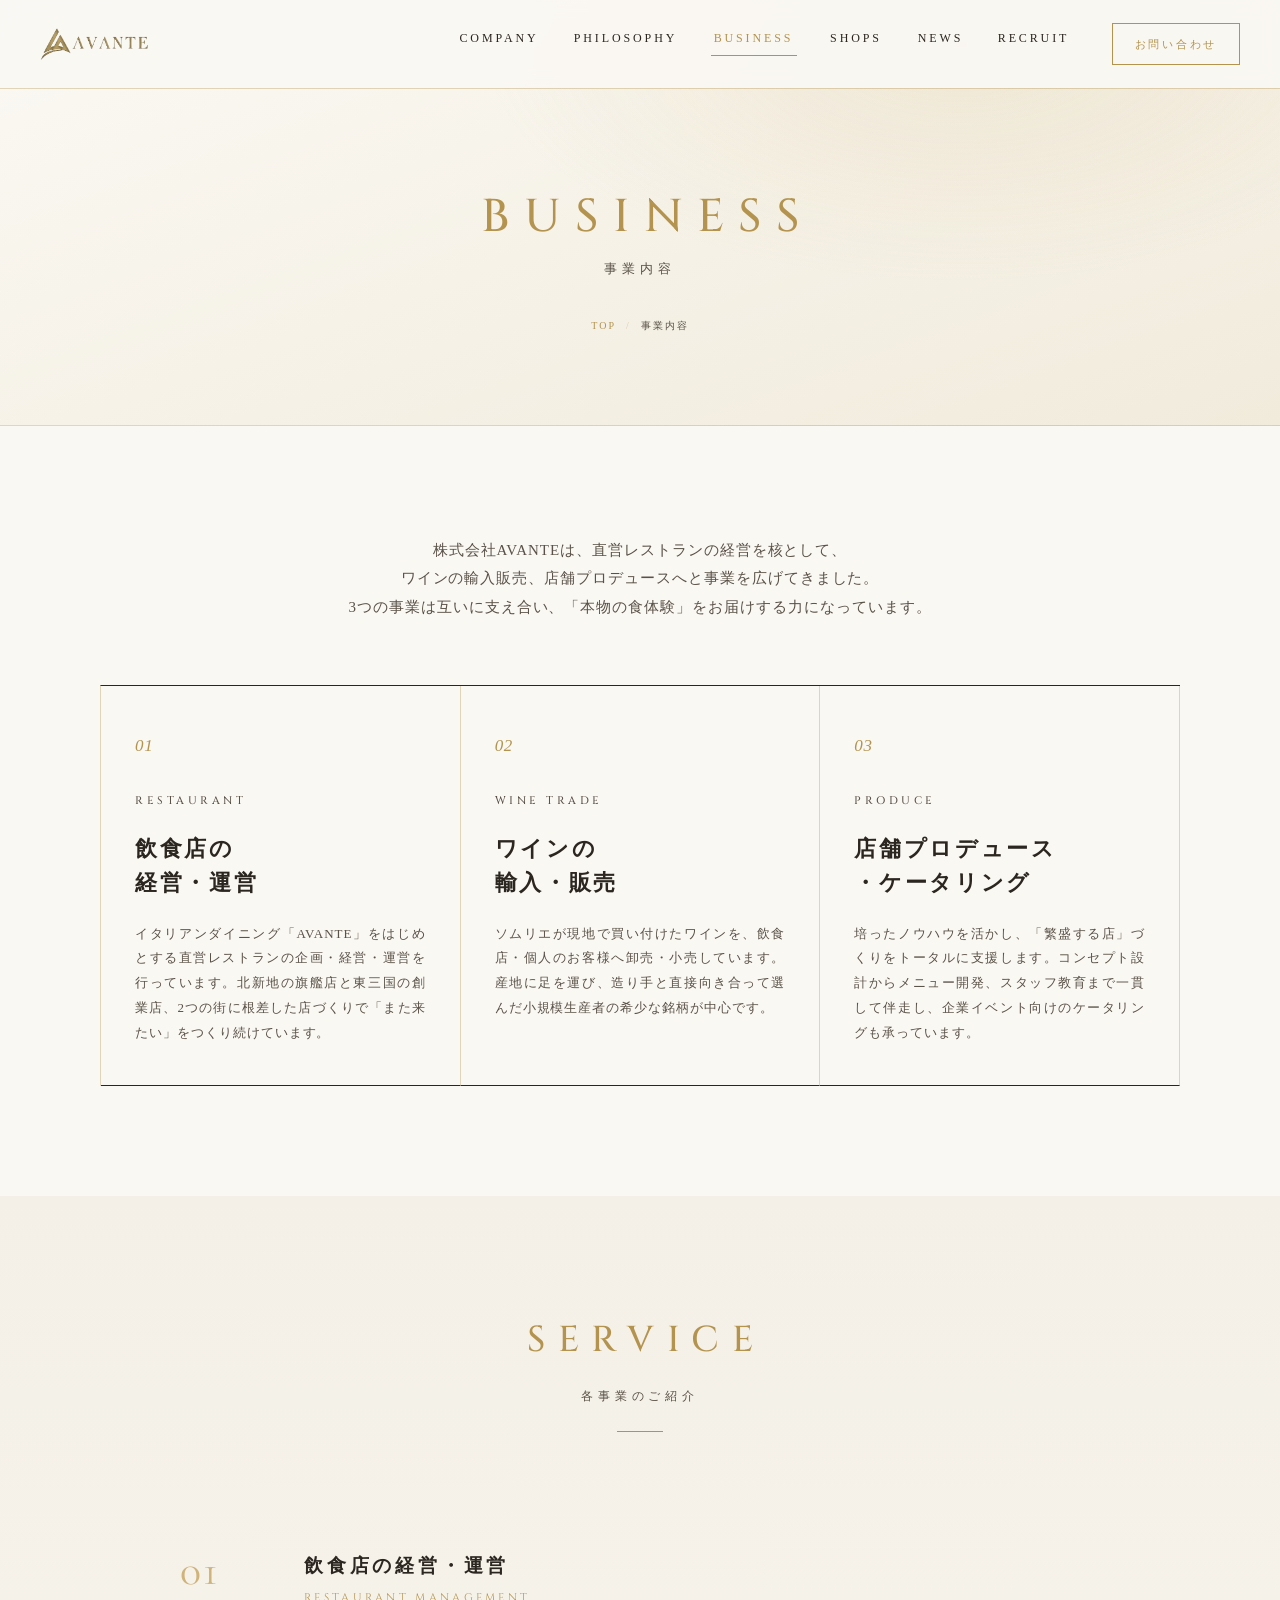
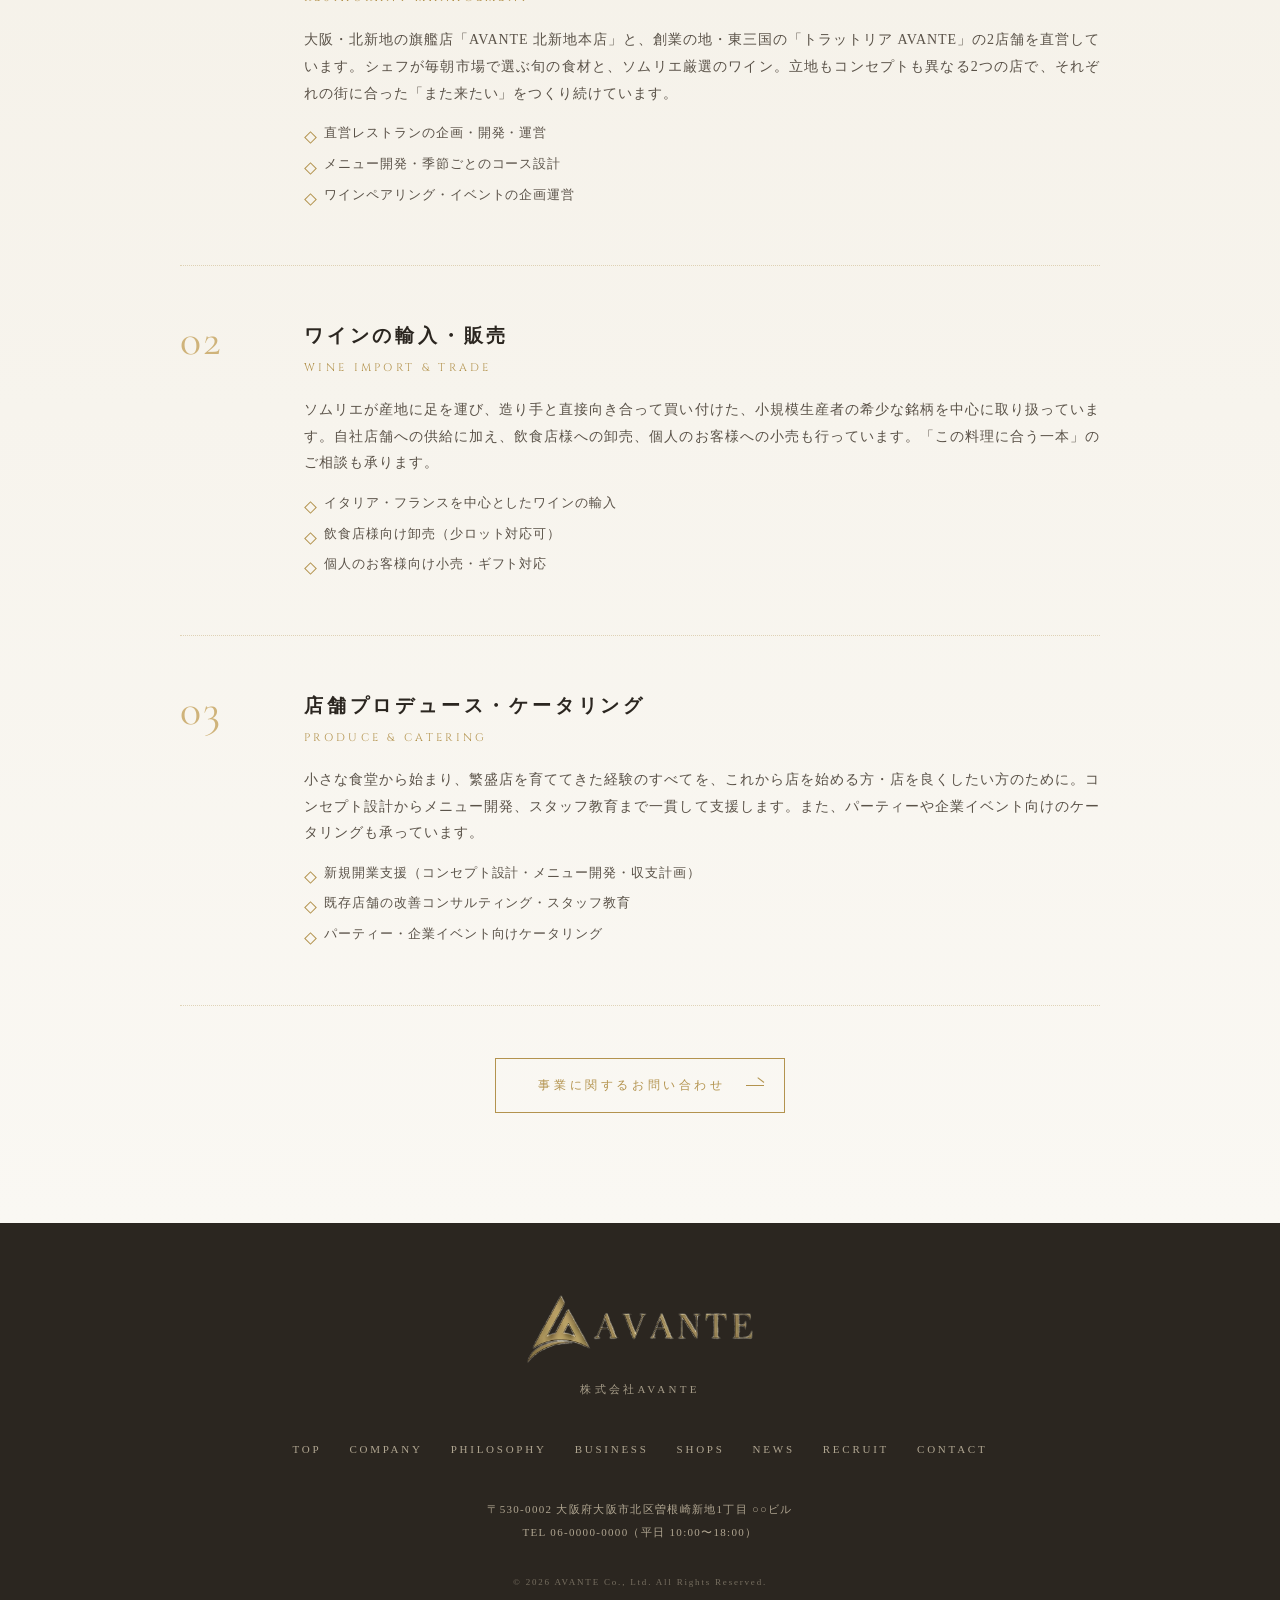
==== commit 96e9f41c: "Add files via upload" ====
--- a/business.html
+++ b/business.html
@@ -41,31 +41,22 @@
     <p class="lead-center reveal" style="margin-bottom:64px">株式会社AVANTEは、直営レストランの経営を核として、<br>ワインの輸入販売、店舗プロデュースへと事業を広げてきました。<br>3つの事業は互いに支え合い、「本物の食体験」をお届けする力になっています。</p>
     <div class="biz-grid">
       <div class="biz-card reveal">
-        <img class="bg" src="img/biz-1.jpg" alt="">
         <span class="num">01</span>
-        <div class="glass">
-          <h3>RESTAURANT</h3>
-          <span class="jp-label">飲食店の経営・運営</span>
-          <p>イタリアンダイニング「AVANTE」をはじめとする直営レストランの企画・経営・運営を行っています。</p>
-        </div>
+        <span class="mark">RESTAURANT</span>
+        <h3>飲食店の<br>経営・運営</h3>
+        <p>イタリアンダイニング「AVANTE」をはじめとする直営レストランの企画・経営・運営を行っています。北新地の旗艦店と東三国の創業店、2つの街に根差した店づくりで「また来たい」をつくり続けています。</p>
       </div>
       <div class="biz-card reveal">
-        <img class="bg" src="img/biz-2.jpg" alt="">
         <span class="num">02</span>
-        <div class="glass">
-          <h3>WINE TRADE</h3>
-          <span class="jp-label">ワインの輸入・販売</span>
-          <p>ソムリエが現地で買い付けたワインを、飲食店・個人のお客様へ卸売・小売しています。</p>
-        </div>
+        <span class="mark">WINE TRADE</span>
+        <h3>ワインの<br>輸入・販売</h3>
+        <p>ソムリエが現地で買い付けたワインを、飲食店・個人のお客様へ卸売・小売しています。産地に足を運び、造り手と直接向き合って選んだ小規模生産者の希少な銘柄が中心です。</p>
       </div>
       <div class="biz-card reveal">
-        <img class="bg" src="img/biz-3.jpg" alt="">
         <span class="num">03</span>
-        <div class="glass">
-          <h3>PRODUCE</h3>
-          <span class="jp-label">店舗プロデュース・ケータリング</span>
-          <p>培ったノウハウを活かし、「繁盛する店」づくりをトータルに支援します。</p>
-        </div>
+        <span class="mark">PRODUCE</span>
+        <h3>店舗プロデュース<br>・ケータリング</h3>
+        <p>培ったノウハウを活かし、「繁盛する店」づくりをトータルに支援します。コンセプト設計からメニュー開発、スタッフ教育まで一貫して伴走し、企業イベント向けのケータリングも承っています。</p>
       </div>
     </div>
   </div>
--- a/css/style.css
+++ b/css/style.css
@@ -252,26 +252,50 @@
 .digest-about .phrase{
   text-align:center;font-size:clamp(20px,3vw,28px);letter-spacing:.3em;margin-bottom:34px;
 }
-.digest-cards{display:grid;grid-template-columns:repeat(3,1fr);gap:26px}
+.digest-cards{
+  display:grid;grid-template-columns:repeat(3,1fr);
+  border-top:1px solid var(--ink);border-left:1px solid var(--line);
+}
 .d-card{
-  position:relative;background:#fff;border:1px solid var(--line);
-  text-align:center;display:block;overflow:hidden;
-  transition:box-shadow .4s,transform .4s;
-}
-.d-card:hover{box-shadow:0 18px 44px rgba(43,38,32,.09);transform:translateY(-4px)}
-.d-card .thumb{
-  position:relative;height:150px;overflow:hidden;
-}
-.d-card .thumb img{width:100%;height:100%;object-fit:cover;transition:transform .6s ease}
-.d-card:hover .thumb img{transform:scale(1.06)}
-.d-card .body{padding:30px 30px 40px}
-.d-card h3{font-family:var(--serif-en);font-size:15px;letter-spacing:.22em;color:var(--gold);font-weight:500}
-.d-card .jp-label{display:block;font-size:13px;letter-spacing:.25em;font-weight:600;margin:4px 0 14px}
-.d-card p{font-size:12.5px;color:var(--ink-soft);text-align:justify}
-.d-card .more{
-  display:inline-block;margin-top:20px;font-family:var(--sans);font-size:10px;
-  letter-spacing:.3em;color:var(--gold);border-bottom:1px solid var(--gold);padding-bottom:3px;
-}
+  position:relative;text-align:left;display:flex;flex-direction:column;
+  padding:38px 30px 34px;
+  background:var(--ivory);
+  border-right:1px solid var(--line);border-bottom:1px solid var(--ink);
+  overflow:hidden;
+  transition:background .55s ease;
+}
+.d-card::before{
+  content:"";position:absolute;top:0;left:0;right:0;height:3px;
+  background:var(--ink);
+  transform:scaleX(0);transform-origin:left;
+  transition:transform .6s cubic-bezier(.65,0,.35,1),background .55s ease;
+  z-index:1;
+}
+.d-card:hover::before{transform:scaleX(1);background:var(--gold)}
+.d-card:hover{background:var(--ink)}
+.d-card .num{
+  font-family:var(--serif-en2);font-style:italic;font-size:16px;font-weight:500;
+  color:var(--gold);letter-spacing:.04em;margin-bottom:20px;
+  transition:color .55s ease;
+}
+.d-card .mark{
+  font-family:var(--serif-en);font-size:11px;letter-spacing:.3em;font-weight:500;
+  color:var(--ink-soft);margin-bottom:10px;
+  transition:color .55s ease;
+}
+.d-card h3{
+  font-size:16px;letter-spacing:.16em;font-weight:600;line-height:1.6;
+  color:var(--ink);margin-bottom:16px;
+  transition:color .55s ease;
+}
+.d-card p{
+  font-size:12.5px;color:var(--ink-soft);text-align:justify;line-height:1.9;
+  transition:color .55s ease;
+}
+.d-card:hover .num{color:var(--gold-light)}
+.d-card:hover .mark{color:var(--gold-pale)}
+.d-card:hover h3{color:var(--ivory)}
+.d-card:hover p{color:rgba(250,248,243,.72)}
 .digest-biz{background:linear-gradient(180deg,var(--paper),var(--ivory))}
 
 /* トップ：店舗バナー */
@@ -377,42 +401,51 @@
 .photo-placeholder img{display:block;width:100%;height:100%;object-fit:cover}
 
 /* ---------- Business ---------- */
-.biz-grid{display:grid;grid-template-columns:repeat(3,1fr);gap:28px}
+.biz-grid{
+  display:grid;grid-template-columns:repeat(3,1fr);
+  border-top:1px solid var(--ink);border-left:1px solid var(--line);
+}
 .biz-card{
-  position:relative;text-align:left;overflow:hidden;
-  min-height:440px;display:flex;align-items:flex-end;
-  border-radius:4px;
-  transition:box-shadow .5s,transform .5s;
-}
-.biz-card:hover{box-shadow:0 22px 50px rgba(43,38,32,.28);transform:translateY(-4px)}
-.biz-card .bg{
-  position:absolute;inset:0;width:100%;height:100%;object-fit:cover;
-  transition:transform .8s ease;z-index:0;
-}
-.biz-card:hover .bg{transform:scale(1.08)}
+  position:relative;text-align:left;
+  display:flex;flex-direction:column;
+  padding:44px 34px 40px;min-height:380px;
+  background:var(--ivory);
+  border-right:1px solid var(--line);border-bottom:1px solid var(--ink);
+  overflow:hidden;
+  transition:background .55s ease;
+}
 .biz-card::before{
-  content:"";position:absolute;inset:0;z-index:1;
-  background:linear-gradient(180deg,rgba(20,17,13,.05) 0%,rgba(20,17,13,.15) 45%,rgba(20,17,13,.72) 100%);
-}
+  content:"";position:absolute;top:0;left:0;right:0;height:3px;
+  background:var(--ink);
+  transform:scaleX(0);transform-origin:left;
+  transition:transform .6s cubic-bezier(.65,0,.35,1),background .55s ease;
+  z-index:1;
+}
+.biz-card:hover::before{transform:scaleX(1);background:var(--gold)}
+.biz-card:hover{background:var(--ink)}
 .biz-card .num{
-  position:absolute;top:22px;right:26px;z-index:2;
-  font-family:var(--serif-en2);font-size:46px;font-weight:500;line-height:1;
-  color:transparent;-webkit-text-stroke:1.3px rgba(253,250,242,.85);
-  opacity:.85;transition:transform .5s ease;
-}
-.biz-card:hover .num{transform:translateY(-4px)}
-.biz-card .glass{
-  position:relative;z-index:2;width:100%;margin:20px;padding:24px 22px;
-  background:rgba(255,255,255,.12);
-  backdrop-filter:blur(14px) saturate(140%);
-  -webkit-backdrop-filter:blur(14px) saturate(140%);
-  border:1px solid rgba(255,255,255,.28);
-  border-radius:3px;
-  box-shadow:0 8px 28px rgba(0,0,0,.18);
-}
-.biz-card h3{font-family:var(--serif-en);font-size:15px;letter-spacing:.22em;color:var(--gold-light);margin-bottom:4px;font-weight:500}
-.biz-card .jp-label{display:block;font-size:14px;letter-spacing:.25em;font-weight:600;margin-bottom:12px;color:#fff}
-.biz-card p{font-size:12.5px;color:rgba(255,255,255,.88);text-align:justify;line-height:1.85}
+  font-family:var(--serif-en2);font-style:italic;font-size:17px;font-weight:500;
+  color:var(--gold);letter-spacing:.04em;margin-bottom:28px;
+  transition:color .55s ease;
+}
+.biz-card .mark{
+  font-family:var(--serif-en);font-size:11px;letter-spacing:.32em;font-weight:500;
+  color:var(--ink-soft);margin-bottom:20px;
+  transition:color .55s ease;
+}
+.biz-card h3{
+  font-size:22px;letter-spacing:.12em;font-weight:600;line-height:1.55;
+  color:var(--ink);margin-bottom:22px;
+  transition:color .55s ease;
+}
+.biz-card p{
+  font-size:13px;color:var(--ink-soft);text-align:justify;line-height:1.9;
+  transition:color .55s ease;
+}
+.biz-card:hover .num{color:var(--gold-light)}
+.biz-card:hover .mark{color:var(--gold-pale)}
+.biz-card:hover h3{color:var(--ivory)}
+.biz-card:hover p{color:rgba(250,248,243,.72)}
 .biz-detail{
   max-width:920px;margin:0 auto;display:grid;grid-template-columns:auto 1fr;gap:44px;
   padding:52px 0;border-bottom:1px dotted var(--line);align-items:start;
@@ -607,7 +640,10 @@
   .phi-grid{grid-template-columns:1fr;gap:44px;justify-items:center}
   .phi-vertical{height:auto;writing-mode:horizontal-tb;border-left:none;padding-left:0;
     border-top:1px solid var(--line);padding-top:24px;text-align:center;line-height:2.2;font-size:19px}
-  .biz-grid,.digest-cards{grid-template-columns:1fr;gap:20px;max-width:520px;margin-left:auto;margin-right:auto}
+  .digest-cards{grid-template-columns:1fr;border-left:1px solid var(--ink);max-width:520px;margin-left:auto;margin-right:auto}
+  .d-card{padding:32px 26px 28px;border-right:1px solid var(--ink)}
+  .biz-grid{grid-template-columns:1fr;border-left:1px solid var(--ink);max-width:520px;margin-left:auto;margin-right:auto}
+  .biz-card{min-height:0;padding:36px 28px 32px;border-right:1px solid var(--ink)}
   .value-row{flex-direction:column;text-align:left;gap:12px;padding:32px 0}
   .value-row .v-num{width:auto;font-size:44px;text-align:left}
   .value-row p{margin-left:0;max-width:none}
